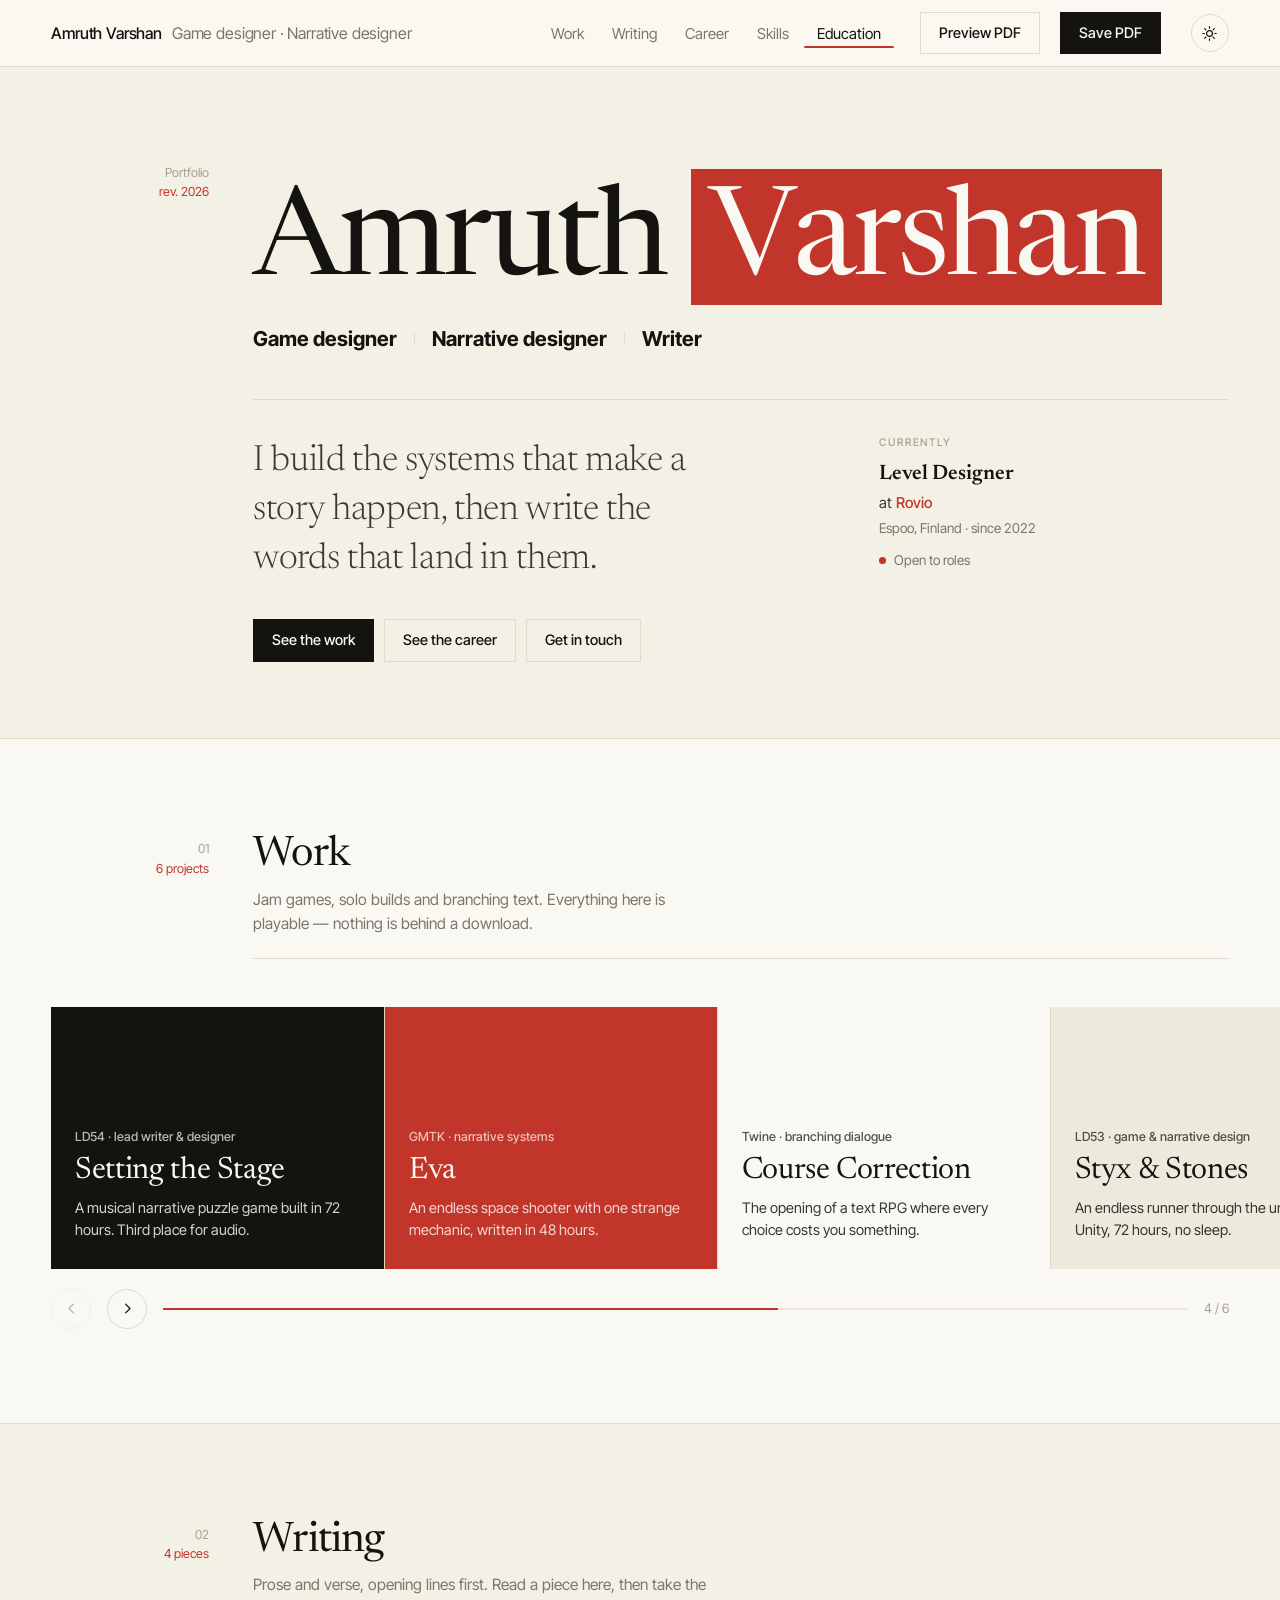
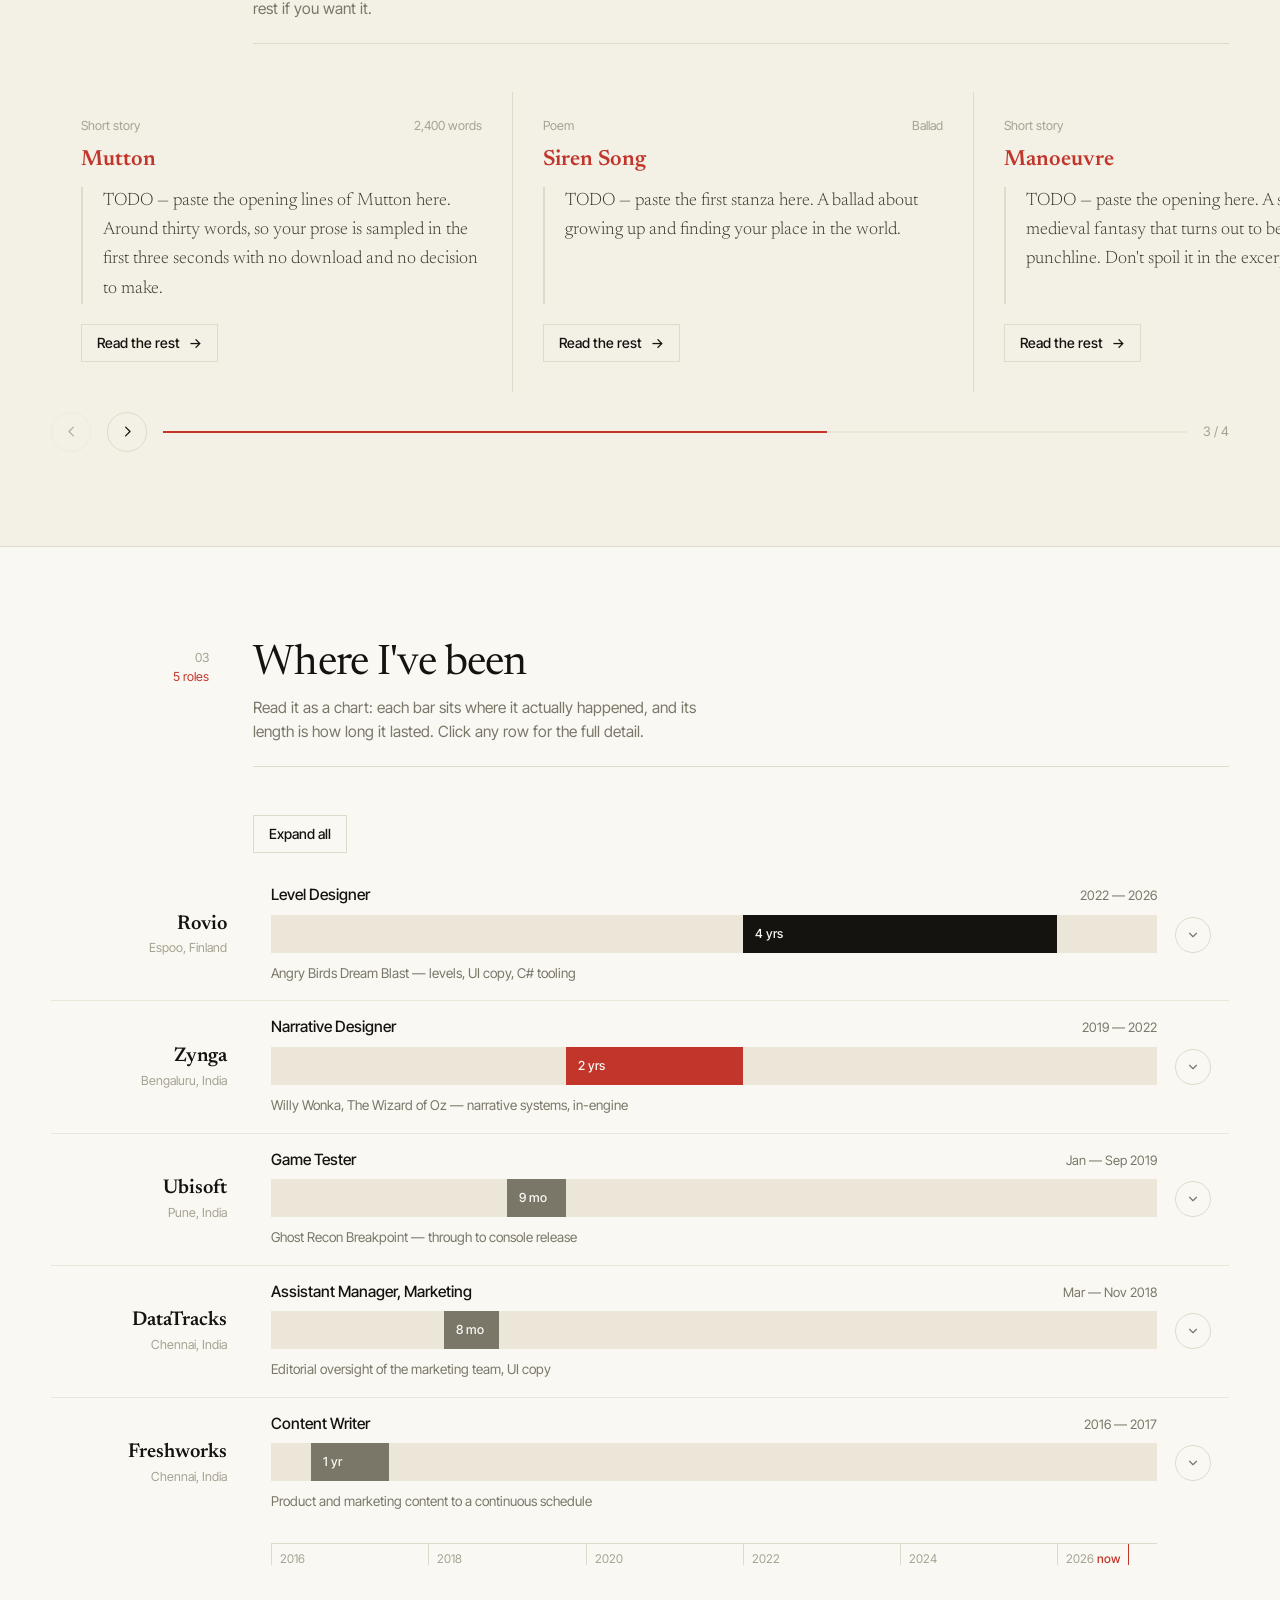
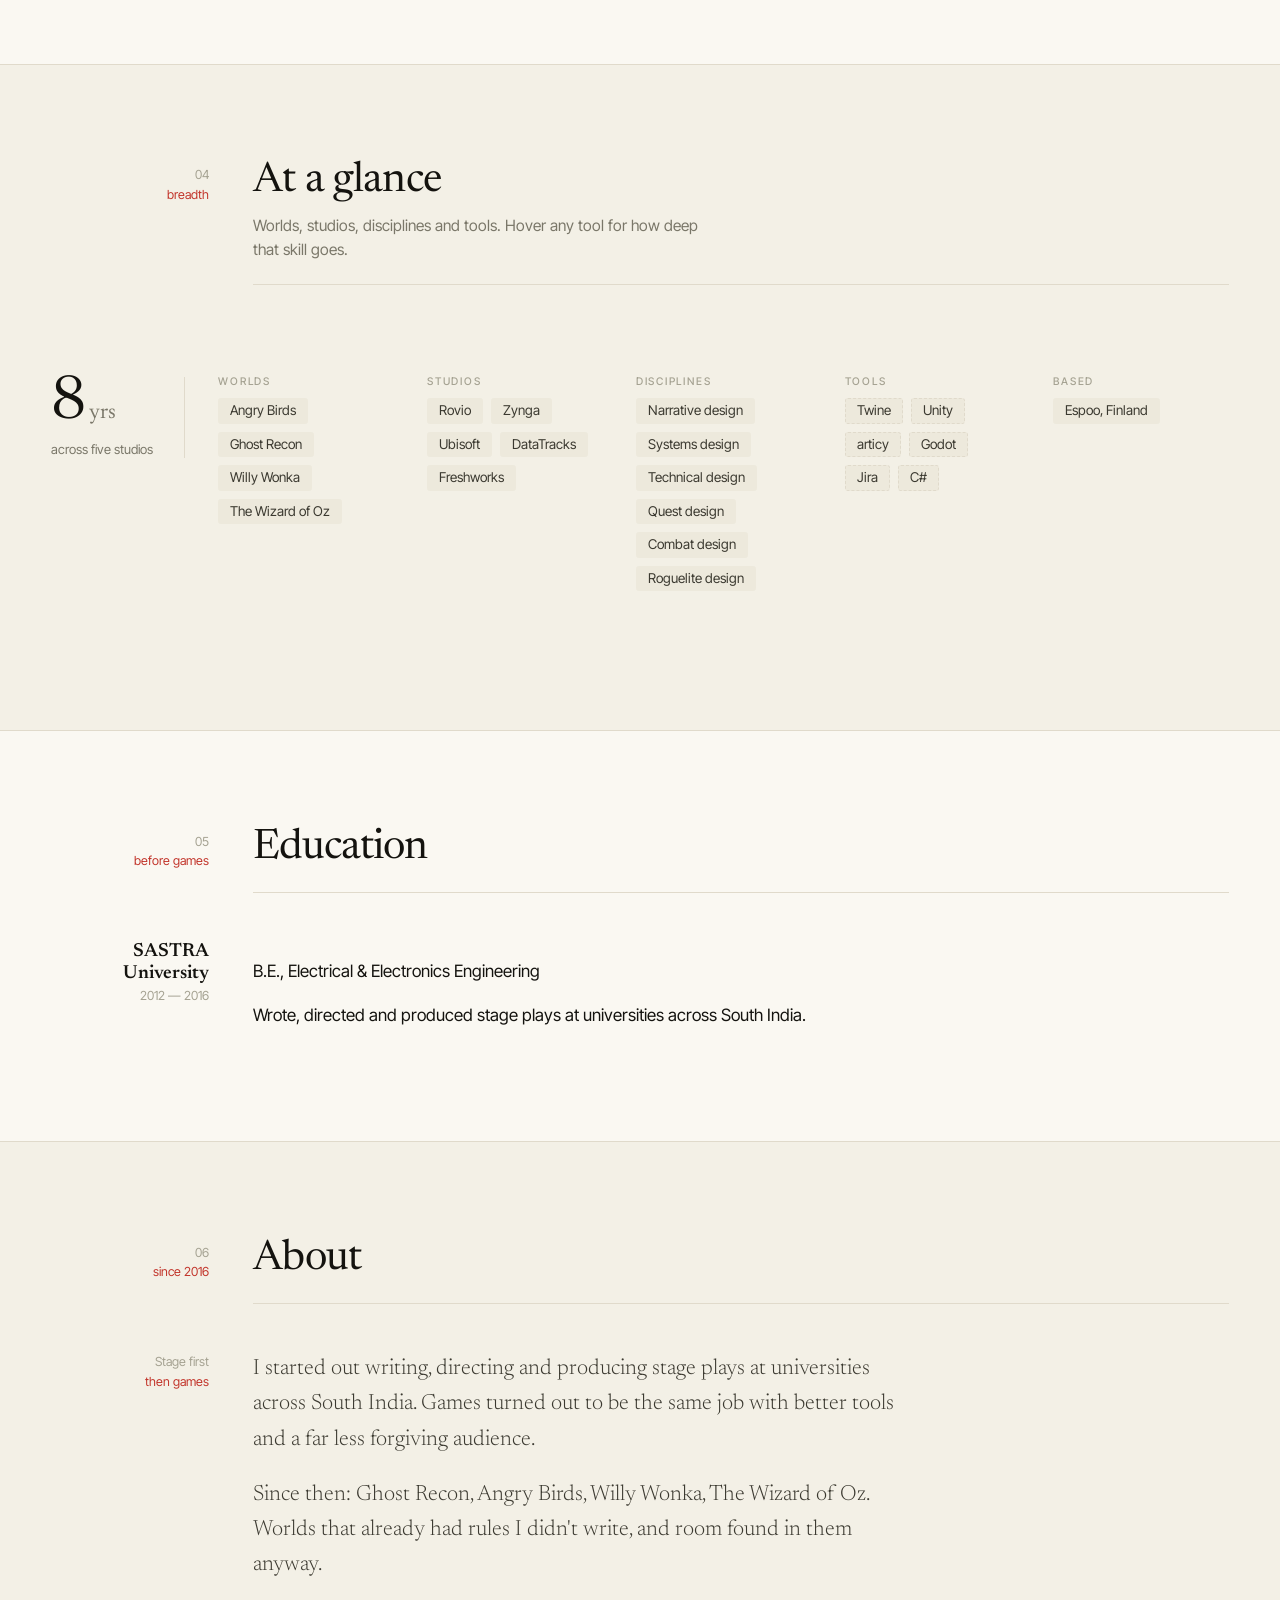
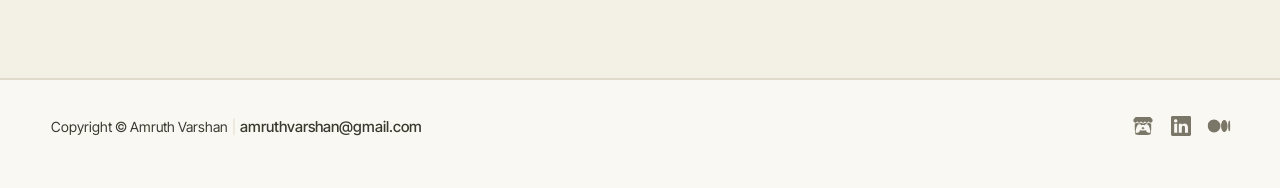
==== index.html @ d41ab2a5 "Portfolio v2.0" ====
<!DOCTYPE html>
<html lang="en" data-theme="dark">
<head>
<meta charset="utf-8">
<meta name="viewport" content="width=device-width,initial-scale=1">
<title>Amruth Varshan</title>
<meta name="description" content="Game designer, narrative designer and writer. Eight years across five studios — Rovio, Zynga, Ubisoft.">
<link rel="icon" type="image/svg+xml" href="/images/favicon.svg">
<link rel="preconnect" href="https://fonts.googleapis.com">
<link rel="preconnect" href="https://fonts.gstatic.com" crossorigin>
<link href="https://fonts.googleapis.com/css2?family=Inter+Tight:wght@400;500;600&family=Newsreader:ital,opsz,wght@0,6..72,300;0,6..72,400;0,6..72,500;0,6..72,600;1,6..72,300;1,6..72,400&display=swap" rel="stylesheet">
<link rel="stylesheet" href="theme.css">
<style>
/* ============================================================================
   THE PRINT SHEET
   ----------------------------------------------------------------------------
   A separate, purpose-built one-page A4 document built from the same data as
   the page. It reads the SAME theme tokens as the site, so the PDF carries the
   palette, the serif and the accent rule straight through — and it follows
   whichever theme is active when you export.

   @page margin is ZERO and the margins are drawn by #sheet's own padding.
   That is what suppresses the browser's own header and footer (date, file
   path, page number, document title) in Chrome and Edge.
   ========================================================================== */
#sheet{display:none}
@page{size:A4; margin:0}

@media print{
  html,body{background:var(--paper)!important; color:var(--ink)!important}
  body > *:not(#sheet){display:none!important}
  #sheet{display:block}
  *{-webkit-print-color-adjust:exact!important; print-color-adjust:exact!important}
}

/* True-size preview on screen so the page break can be checked without
   opening the print dialog every time — scoped to screen only. Without
   that scoping, this rule's own 26px top+bottom margin stays active if
   Save PDF is clicked while still in preview mode, pushing the sheet's
   total height just past one A4 page and producing a near-blank second
   page. Printing should always see the sheet at its plain print-mode
   size, regardless of whatever the on-screen preview state happens to be. */
@media screen{
  body.preview{background:#4E524C}
  body.preview > *:not(#sheet):not(header){display:none}
  body.preview #sheet{display:block; width:210mm; min-height:297mm; margin:26px auto;
    box-shadow:0 14px 50px rgba(0,0,0,.5)}
}

#sheet{
  background:var(--paper); color:var(--ink);
  padding:13mm 14mm; min-height:297mm;
  font:400 9.6pt/1.42 "Inter Tight",sans-serif;
}
#sheet *{box-sizing:border-box}

/* --- masthead: the same red block that anchors the site --- */
#sheet .ph{display:flex; align-items:flex-end; justify-content:space-between; gap:8mm}
#sheet .ph h1{font:400 27pt/.98 "Newsreader",serif; margin:0; letter-spacing:-.028em}
#sheet .ph h1 .last{background:var(--accent); color:var(--accent-ink); padding:.056em .1em 0; display:inline-block}
#sheet .ph .t{font-size:9.4pt; color:var(--muted); margin-top:2.4mm; letter-spacing:.01em}
#sheet .ph .c{text-align:right; font-size:8.4pt; line-height:1.55; color:var(--ink-2)}
/* Contact lines and project titles are real <a href> now (so the exported
   PDF carries working hyperlinks) but should print exactly like the plain
   text they used to be — no blue, no underline, no visual sign they're
   links at all until someone actually clicks one in a PDF viewer. */
#sheet a{color:inherit; text-decoration:none}
#sheet .rule{height:2.4pt; background:var(--accent); margin:3.2mm 0 3mm}
#sheet .pitch{font:300 12pt/1.4 "Newsreader",serif; font-style:italic; color:var(--ink-2); margin:0 0 5mm}

/* --- body grid --- */
#sheet .grid{display:flex; gap:9mm; align-items:flex-start}
#sheet .main{flex:1 1 63%} #sheet .side{flex:0 0 33%}
#sheet section{padding:0}          /* override the site's section rhythm */
#sheet h2{font:600 7.8pt/1 "Inter Tight"; letter-spacing:.13em; color:var(--ink);
  margin:0 0 2.4mm; padding-bottom:1.1mm; border-bottom:.7pt solid var(--accent)}
#sheet .side section + section h2{margin-top:4.6mm}

/* Each role gets a small dot in the left margin with a hairline trailing
   down to the next one — the same tenure-marker language as the on-page
   chart, quietened for print. The dot sits in its own column (.tl) so the
   connecting line has a stable place to anchor regardless of how many
   bullets a given role has. */
#sheet .job{display:flex; gap:2.6mm; margin-bottom:3.4mm; break-inside:avoid; padding:0; border:0}
#sheet .job .tl{flex:0 0 2mm; padding-top:1.31mm; position:relative}
#sheet .job .tl i{display:block; width:2mm; height:2mm; border-radius:50%; background:var(--accent)}
#sheet .job .tl::after{content:""; position:absolute; top:4.93mm; bottom:-3.4mm; left:.9mm;
  width:.5pt; background:var(--rule)}
#sheet .job:last-child .tl::after{display:none}
#sheet .job .jbody{flex:1; min-width:0}
#sheet .job .r1{display:flex; justify-content:space-between; align-items:baseline; gap:4mm}
#sheet .job .co{font:600 11.4pt/1.15 "Newsreader",serif; color:var(--ink)}
#sheet .job .dt{font-size:8pt; color:var(--muted); white-space:nowrap}
#sheet .job .ti{font-size:9pt; font-weight:600; color:var(--accent); margin-top:.3mm}
#sheet .job ul{margin:1.2mm 0 0; padding:0; list-style:none; max-width:none}
#sheet .job li{position:relative; padding-left:3.4mm; font-size:8.8pt; line-height:1.38;
  margin-bottom:.8mm; color:var(--ink-2)}
#sheet .job li::before{content:""; position:absolute; left:0; top:1.5mm; width:1.8mm;
  height:.7pt; background:var(--accent); transform:none}

/* Disciplines and Tools: plain bordered chips, one per item. Replaces an
   earlier inline dot-separated line, which read as one run-on fragment
   rather than a list of distinct things. */
#sheet .chips{display:flex; flex-wrap:wrap; gap:1.6mm}
#sheet .chip{font-size:7.6pt; padding:1.2mm 2.4mm; border:.6pt solid var(--rule);
  border-radius:1mm; color:var(--ink-2)}

/* Projects, in the side column: a single stacked list (there's no room for
   the two-up grid the web page's carousel affords at this column width),
   each entry marked with a left rule rather than a bullet. */
#sheet .proj{display:flex; flex-direction:column; gap:3mm}
#sheet .proj .p{break-inside:avoid; border-left:1.4pt solid var(--accent); padding-left:2.6mm}
#sheet .proj .pt{font:600 9.2pt/1.2 "Newsreader",serif; color:var(--ink)}
#sheet .proj .pm{font-size:7.4pt; color:var(--muted); font-weight:500; margin:.3mm 0 1.2mm;
  text-transform:uppercase; letter-spacing:.03em}
#sheet .proj .pl{font-size:8pt; line-height:1.4; color:var(--ink-2)}

#sheet .ed b{display:block; font-size:9pt; font-weight:600; color:var(--ink)}
#sheet .ed span{display:block; font-size:8.4pt; color:var(--ink-2)}
#sheet .ed em{display:block; font-style:normal; font-size:8pt; color:var(--muted); margin-top:1mm}
</style>
</head>
<body class="no-js">

<div id="prog"></div>

<header>
  <div class="wrap">
    <a class="sig" href="#hero"><span id="sig-name"></span><i id="sig-role"></i></a>
    <nav id="nav">
      <span id="ink"></span>
    </nav>
    <div class="hdr-actions">
      <span id="pdf-actions" style="display:contents"></span>
      <button class="tog no-print" id="tog" aria-label="Switch theme">
        <svg class="sun" viewBox="0 0 24 24" fill="none" stroke="currentColor" stroke-width="1.7" stroke-linecap="round" aria-hidden="true"><circle cx="12" cy="12" r="4.2"/><path d="M12 2.4v2.2M12 19.4v2.2M21.6 12h-2.2M4.6 12H2.4M18.8 5.2l-1.6 1.6M6.8 17.2l-1.6 1.6M18.8 18.8l-1.6-1.6M6.8 6.8L5.2 5.2"/></svg>
        <svg class="moon" viewBox="0 0 24 24" fill="none" stroke="currentColor" stroke-width="1.7" stroke-linecap="round" stroke-linejoin="round" aria-hidden="true"><path d="M20.5 14.6A8.6 8.6 0 1 1 9.4 3.5a6.9 6.9 0 0 0 11.1 11.1z"/></svg>
      </button>
    </div>
  </div>
</header>

<main>

  <!-- ============================ HERO ============================
       The name runs on one line across the full content column, and the
       row beneath splits into statement + a live "currently" block, so
       the right-hand side is never left empty.
  ============================================================== -->
  <section class="hero spotlight" id="hero">
    <div class="wrap g">
      <div class="mg rv">Portfolio<em id="rev"></em></div>
      <div class="rv d1">
        <h1 class="nm"><span id="first"></span> <span class="last" id="last"></span></h1>
        <ul class="byl" id="byl"></ul>
        <div class="split">
          <div>
            <p class="stmt" id="stmt"></p>
            <div class="cta" id="cta"></div>
          </div>
          <div class="nowcard" id="nowcard"></div>
        </div>
      </div>
    </div>
  </section>

  <!-- ============================ WORK ============================ -->
  <section id="work" class="spotlight">
    <div class="wrap">
      <div class="shead g rv" id="work-shead"></div>
    </div>
    <div class="wrap">
      <div class="carousel rv d1" id="work-car">
        <div class="scroller" id="tiles" tabindex="0" role="region" aria-label="Projects, scroll horizontally"></div>
        <div class="cbar">
          <button class="cbtn" data-prev aria-label="Previous projects">
            <svg viewBox="0 0 24 24" fill="none" stroke="currentColor" stroke-width="2" stroke-linecap="round" stroke-linejoin="round" aria-hidden="true"><path d="M15 5l-7 7 7 7"/></svg></button>
          <button class="cbtn" data-next aria-label="More projects">
            <svg viewBox="0 0 24 24" fill="none" stroke="currentColor" stroke-width="2" stroke-linecap="round" stroke-linejoin="round" aria-hidden="true"><path d="M9 5l7 7-7 7"/></svg></button>
          <div class="ctrack"><i></i></div>
          <span class="ccount"></span>
        </div>
      </div>
    </div>
  </section>

  <!-- ========================== WRITING =========================== -->
  <div class="band spotlight">
    <section id="writing">
      <div class="wrap">
        <div class="shead g rv" id="writing-shead"></div>
      </div>
      <div class="wrap">
        <div class="carousel rv d1" id="writing-car">
          <div class="scroller" id="pieces" tabindex="0" role="region" aria-label="Writing, scroll horizontally"></div>
          <div class="cbar">
            <button class="cbtn" data-prev aria-label="Previous pieces">
              <svg viewBox="0 0 24 24" fill="none" stroke="currentColor" stroke-width="2" stroke-linecap="round" stroke-linejoin="round" aria-hidden="true"><path d="M15 5l-7 7 7 7"/></svg></button>
            <button class="cbtn" data-next aria-label="More pieces">
              <svg viewBox="0 0 24 24" fill="none" stroke="currentColor" stroke-width="2" stroke-linecap="round" stroke-linejoin="round" aria-hidden="true"><path d="M9 5l7 7-7 7"/></svg></button>
            <div class="ctrack"><i></i></div>
            <span class="ccount"></span>
          </div>
        </div>
      </div>
    </section>
  </div>

  <!-- =========================== CAREER ===========================
       The chart doubles as the full history. Every row is collapsed on
       load; clicking one opens its full detail in place, right beneath
       the bar, rather than sending the reader to a separate page.
  ============================================================== -->
  <section id="career" class="spotlight">
    <div class="wrap">
      <div class="shead g rv" id="career-shead"></div>
      <div class="g rv" style="margin-bottom:16px">
        <div class="mg"></div>
        <div><button class="rd" id="expand-all" type="button">Expand all</button></div>
      </div>
      <div class="chart rv d1" id="chart"></div>
    </div>
  </section>

  <!-- ======================== AT A GLANCE ========================= -->
  <div class="band spotlight">
    <section id="skills">
      <div class="wrap">
        <div class="shead g rv" id="skills-shead"></div>
      </div>
      <div class="wrap glance rv d1" id="glance" aria-label="At a glance"></div>
    </section>
  </div>

  <!-- ======================== EDUCATION ========================= -->
  <section id="education" class="spotlight">
    <div class="wrap">
      <div class="shead g rv" id="education-shead"></div>
      <div id="edu"></div>
    </div>
  </section>

  <!-- =========================== ABOUT ============================ -->
  <div class="band spotlight">
    <section id="about">
      <div class="wrap">
        <div class="shead g rv" id="about-shead"></div>
        <div class="g rv d1">
          <div class="mg" id="about-mg"></div>
          <div class="prose" id="abt"></div>
        </div>
      </div>
    </section>
  </div>

</main>

<footer class="spotlight">
  <div class="wrap in">
    <span class="copy" id="copy"></span>
    <span id="links"></span>
  </div>
</footer>

<!-- the printable sheet, built from the same data -->
<div id="sheet"></div>

<script src="site-data.js"></script>
<script src="app.js"></script>
<script>
(function () {
  "use strict";
  document.body.classList.remove('no-js');
  var d = window.SITE, $ = function (s) { return document.querySelector(s); };
  var esc = UI.esc;
  /* every outbound link opens in its own tab so the portfolio is never lost */
  var EXT = ' target="_blank" rel="noopener noreferrer"';

  /* Builds a section's number + heading + byline + rule block. The number
     is always the call's own position (1-6), never read from data or
     typed by hand — reordering which section a heading belongs to is a
     page-structure change, not a content edit, so it isn't something
     site-data.js tracks. byline is optional: an empty string simply
     leaves the <p> out, matching how availability.text works. */
  function shead(num, heading, byline, subtitle) {
    var n = num < 10 ? '0' + num : '' + num;
    return '<div class="no">' + n + '<em>' + esc(subtitle) + '</em></div>' +
      '<div><h2>' + esc(heading) + '</h2>' +
      (byline ? '<p>' + esc(byline) + '</p>' : '') +
      '<div class="line"></div></div>';
  }

  UI.theme();

  /* ---- header: nav + signature + pdf buttons ---- */
  $('#sig-name').textContent = d.name.first + ' ' + d.name.last;
  $('#nav').innerHTML =
    d.nav.map(function (n) { return '<a href="' + esc(n.href) + '">' + esc(n.text) + '</a>'; }).join('') +
    '<span id="ink"></span>';
  /* Two fixed, named slots rather than a list — each button drives its
     own distinct behaviour (toggle the preview / open the print dialog),
     so unlike nav or heroButtons there's nothing to reorder or add to,
     just enabled/text/style per slot. Left out of the markup entirely
     when disabled, matching availability.text's pattern, rather than
     rendered hidden or empty. */
  function pdfBtn(id, cfg, extraAttrs) {
    if (!cfg.enabled) return '';
    return '<button class="btn' + (cfg.style === 'solid' ? ' solid' : '') + ' no-print" id="' + id + '"' +
      (extraAttrs || '') + '>' + esc(cfg.text) + '</button>';
  }
  $('#pdf-actions').innerHTML =
    pdfBtn('preview', d.pdfButtons.preview, ' style="margin-left:6px"') +
    pdfBtn('print', d.pdfButtons.save, ' title="In the dialog, open &quot;More settings&quot; and enable &quot;Background graphics&quot; to keep the colour"');

  /* ---- hero ---- */
  $('#first').textContent = d.name.first;
  $('#last').textContent  = d.name.last;
  $('#rev').textContent   = d.rev;
  $('#stmt').textContent  = d.statement;
  $('#byl').innerHTML     = d.title.map(function (t) { return '<li>' + esc(t) + '</li>'; }).join('');
  $('#sig-role').textContent = d.title.slice(0, 2).join(' · ');
  $('#cta').innerHTML = d.heroButtons.map(function (b) {
    return '<a class="btn' + (b.style === 'solid' ? ' solid' : '') + '" href="' + esc(b.href) + '">' + esc(b.text) + '</a>';
  }).join('');

  /* One orchestrated moment on first paint, not a scroll effect — the name
     is above the fold, so it plays immediately rather than waiting on the
     .rv/IntersectionObserver machinery the rest of the page uses. Off
     entirely under reduced motion: the name then stays exactly what
     textContent already put there, two frames up, with no split markup
     added at all. */
  if (!UI.calm) (function () {
    function splitLetters(el) {
      var text = el.textContent;
      el.textContent = '';
      var frag = document.createDocumentFragment();
      for (var i = 0; i < text.length; i++) {
        var s = document.createElement('span');
        s.textContent = text[i] === ' ' ? '\u00A0' : text[i];
        frag.appendChild(s);
      }
      el.appendChild(frag);
      return [].slice.call(el.children);
    }
    var nm = document.querySelector('.nm');
    var spans = splitLetters($('#first')).concat(splitLetters($('#last')));
    spans.forEach(function (s, i) { s.style.transitionDelay = (i * 28) + 'ms'; });
    nm.classList.add('nmstagger');
    requestAnimationFrame(function () {
      requestAnimationFrame(function () { nm.classList.add('nmstagger-in'); });
    });
  })();

  /* the "currently" block is derived from the first career role, so it can
     never fall out of date relative to the chart below. The "Open to
     roles" line is separate — it's a personal availability flag, not
     tied to any one employer — and is entirely optional: when
     availability.open is false, the line is left out of the markup
     rather than rendered empty or hidden, so the card just ends cleanly
     after the location/since line with no leftover gap. */
  var cur = d.career.roles[0];
  var avail = d.availability;
  $('#nowcard').innerHTML =
    '<h4>Currently</h4>' +
    '<p class="r">' + esc(cur.role) + '</p>' +
    '<p class="c">at <b>' + esc(cur.company) + '</b></p>' +
    '<p class="w">' + esc(cur.where) + ' · since ' + Math.floor(cur.from) + '</p>' +
    (avail && avail.open ? '<span class="open"><i></i>' + esc(avail.text) + '</span>' : '');

  /* ---- work carousel ---- */
  var TONES = ['tone-ink', 'tone-accent', 'tone-plain', 'tone-sink'];
  $('#work-shead').innerHTML = shead(1, d.work.heading, d.work.byline, d.work.items.length + ' ' + d.work.countLabel);
  $('#tiles').innerHTML = d.work.items.map(function (w, i) {
    return '<a class="card ' + TONES[i % TONES.length] + '" href="' + esc(w.href) + '"' + EXT + '>' +
      '<span class="arw" aria-hidden="true">&#8599;</span>' +
      '<em>' + esc(w.meta) + '</em><b>' + esc(w.title) + '</b><p>' + esc(w.line) + '</p></a>';
  }).join('');

  if (!UI.calm) [].forEach.call(document.querySelectorAll('.card'), function (c) {
    c.addEventListener('pointermove', function (e) {
      var r = c.getBoundingClientRect();
      c.style.setProperty('--mx', ((e.clientX - r.left) / r.width * 100) + '%');
      c.style.setProperty('--my', ((e.clientY - r.top) / r.height * 100) + '%');
    });
  });

  /* ---- writing carousel ---- */
  $('#writing-shead').innerHTML = shead(2, d.writing.heading, d.writing.byline, d.writing.items.length + ' ' + d.writing.countLabel);
  $('#pieces').innerHTML = d.writing.items.map(function (p) {
    return '<article class="qcard">' +
      '<div class="form"><span>' + esc(p.form) + '</span><span>' + esc(p.length) + '</span></div>' +
      '<h3>' + esc(p.title) + '</h3>' +
      '<p class="ex">' + esc(p.excerpt) + '</p>' +
      '<a class="rd" href="' + esc(p.href) + '"' + EXT + ' style="margin-top:20px; align-self:flex-start">' +
        esc(d.writing.readMoreText) + ' <span class="ar">&rarr;</span></a>' +
      '</article>';
  }).join('');

  UI.carousel($('#work-car'));
  UI.carousel($('#writing-car'));

  /* ---- career: rows expand in place, every one collapsed on load ---- */
  $('#career-shead').innerHTML = shead(3, d.career.heading, d.career.byline, d.career.roles.length + ' ' + d.career.countLabel);
  $('#expand-all').textContent = d.career.expandAllText;
  UI.chart($('#chart'), d.career, { expand: true });

  /* ---- at a glance + education ---- */
  $('#skills-shead').innerHTML = shead(4, d.glance.heading, d.glance.byline, d.glance.subtitle);
  UI.glance($('#glance'), d.glance);
  $('#education-shead').innerHTML = shead(5, d.education.heading, d.education.byline, d.education.subtitle);
  $('#edu').innerHTML = d.education.items.map(function (e) {
    return '<div class="job g rv">' +
      '<div class="mg"><b>' + esc(e.school) + '</b><span class="meta">' + esc(e.dates) + '</span></div>' +
      '<div><p class="role">' + esc(e.award) + '</p><p class="sum">' + esc(e.note) + '</p></div></div>';
  }).join('');

  /* ---- about + footer ---- */
  $('#about-shead').innerHTML = shead(6, d.about.heading, d.about.byline, d.about.subtitle);
  $('#about-mg').innerHTML = esc(d.about.marginLabel) + '<em>' + esc(d.about.marginNote) + '</em>';
  $('#abt').innerHTML = d.about.paragraphs.map(function (p) { return '<p>' + esc(p) + '</p>'; }).join('');

  $('#copy').innerHTML =
    'Copyright &copy; ' + esc(d.name.first + ' ' + d.name.last) +
    ' <span class="sep">|</span> ' +
    '<a class="em" href="mailto:' + esc(d.contact[0].text) + '">' + esc(d.contact[0].text) + '</a>';

  /* Recognisable brand marks rather than plain text labels — sourced from
     Bootstrap Icons (LinkedIn, Medium) and a faithful community redraw of
     the itch.io mark, each reduced to a single currentColor path so they
     pick up the same hover colour as any other footer link. */
  var SOCIAL_ICON = {
    'itch.io': '<svg class="ic-itch" viewBox="0 0 32 32" aria-hidden="true"><path fill="currentColor" d="M16 5c-3.252 0-7.688.05-8.588.13-1.01.607-3.01 2.901-3.03 3.497v1C4.383 10.89 5.567 12 6.638 12 7.92 12 8.99 10.93 8.99 9.668 8.99 10.93 10.03 12 11.312 12c1.293 0 2.293-1.069 2.293-2.332 0 1.262 1.09 2.332 2.383 2.332h.022c1.293 0 2.383-1.069 2.383-2.332 0 1.262 1.01 2.332 2.293 2.332 1.283 0 2.324-1.069 2.324-2.332 0 1.262 1.07 2.332 2.353 2.332 1.071 0 2.252-1.11 2.252-2.373v-1c-.02-.596-2.02-2.89-3.03-3.496C21.445 5.02 19.253 5 16 5zm-2.45 6.742c-1.052 1.81-3.698 1.832-4.73.012-.63 1.092-2.056 1.514-2.666 1.307-.178 1.899-.3 11.648.992 13.283 3.797.885 14.019.866 17.708 0 1.495-1.524 1.16-11.522.992-13.283-.61.207-2.037-.215-2.657-1.307-1.043 1.82-3.688 1.798-4.74-.012-.325.59-1.082 1.367-2.449 1.367a2.73 2.73 0 01-2.45-1.367zM11.42 14c.8 0 1.53 0 2.41.98 1.45-.15 2.89-.15 4.34 0 .89-.97 1.61-.97 2.41-.97 2.58 0 3.2 3.81 4.13 7.09.84 3.05-.28 3.13-1.67 3.13-2.07-.08-3.22-1.58-3.22-3.09-1.93.32-5.01.44-7.64 0 0 1.51-1.15 3.01-3.22 3.09-1.39 0-2.51-.08-1.67-3.13.93-3.3 1.55-7.09 4.13-7.09V14zM16 16.877s-1.694 1.562-2 2.107l1.107-.04v.966c0 .058.819.008.893.008.447.017.893.033.893-.008v-.967l1.107.041c-.306-.546-2-2.107-2-2.107z"/></svg>',
    'LinkedIn': '<svg class="ic-in" viewBox="0 0 16 16" aria-hidden="true"><path fill="currentColor" d="M0 1.146C0 .513.526 0 1.175 0h13.65C15.474 0 16 .513 16 1.146v13.708c0 .633-.526 1.146-1.175 1.146H1.175C.526 16 0 15.487 0 14.854zm4.943 12.248V6.169H2.542v7.225zm-1.2-8.212c.837 0 1.358-.554 1.358-1.248-.015-.709-.52-1.248-1.342-1.248S2.4 3.226 2.4 3.934c0 .694.521 1.248 1.327 1.248zm4.908 8.212V9.359c0-.216.016-.432.08-.586.173-.431.568-.878 1.232-.878.869 0 1.216.662 1.216 1.634v3.865h2.401V9.25c0-2.22-1.184-3.252-2.764-3.252-1.274 0-1.845.7-2.165 1.193v.025h-.016l.016-.025V6.169h-2.4c.03.678 0 7.225 0 7.225z"/></svg>',
    'Medium': '<svg class="ic-med" viewBox="0 0 16 16" aria-hidden="true"><path fill="currentColor" d="M9.025 8c0 2.485-2.02 4.5-4.513 4.5A4.506 4.506 0 0 1 0 8c0-2.486 2.02-4.5 4.512-4.5A4.506 4.506 0 0 1 9.025 8m4.95 0c0 2.34-1.01 4.236-2.256 4.236S9.463 10.339 9.463 8c0-2.34 1.01-4.236 2.256-4.236S13.975 5.661 13.975 8M16 8c0 2.096-.355 3.795-.794 3.795-.438 0-.793-1.7-.793-3.795 0-2.096.355-3.795.794-3.795.438 0 .793 1.699.793 3.795"/></svg>'
  };
  $('#links').innerHTML = d.contact.slice(1).map(function (c) {
    return '<a class="soc" href="' + esc(c.href) + '"' + EXT + ' aria-label="' + esc(c.text) + '">' +
      (SOCIAL_ICON[c.text] || esc(c.text)) + '</a>';
  }).join('');

  /* ---- spotlight + magnetic buttons, page-wide ----------------------
     One shared pointermove on document rather than per-element listeners:
     cheap even with several dozen candidate buttons, since it's just
     arithmetic per move, and it's the only way the spotlight can hand off
     between sections at all (see below). Queried here, after every piece
     of dynamic content above has rendered, so it also catches buttons
     that don't exist until now — the writing cards' "Read the rest"
     links chief among them. Off entirely on touch and under reduced
     motion, same FINE && !UI.calm convention as the chart hover guide
     further down. The print sheet is deliberately excluded — #sheet is
     for the PDF, never seen on screen, so neither effect has anything to
     do there. */
  if (UI.fine && !UI.calm) (function () {
    var spots = [].slice.call(document.querySelectorAll('.spotlight'));
    var magnets = [].slice.call(document.querySelectorAll('.btn, .rd, .cbtn, .tog'));
    var radius = 70, pull = 0.3;
    var activeSpot = null;

    document.addEventListener('pointermove', function (e) {
      var target = e.target.closest ? e.target.closest('.spotlight') : null;
      if (target !== activeSpot) {
        if (activeSpot) activeSpot.classList.remove('spot-on');
        activeSpot = target;
        if (activeSpot) {
          var er = activeSpot.getBoundingClientRect();
          activeSpot.classList.add('spot-snap');
          activeSpot.style.setProperty('--mx', ((e.clientX - er.left) / er.width * 100) + '%');
          activeSpot.style.setProperty('--my', ((e.clientY - er.top) / er.height * 100) + '%');
          void activeSpot.offsetWidth; /* force the snap to commit before re-enabling the glide */
          activeSpot.classList.add('spot-on');
          /* captured by reference so a quick re-entry of the same section
             before these frames fire still clears the right element's
             snap class, not whatever activeSpot has since become */
          (function (el) {
            requestAnimationFrame(function () {
              requestAnimationFrame(function () { el.classList.remove('spot-snap'); });
            });
          })(activeSpot);
        }
      } else if (activeSpot) {
        var r = activeSpot.getBoundingClientRect();
        activeSpot.style.setProperty('--mx', ((e.clientX - r.left) / r.width * 100) + '%');
        activeSpot.style.setProperty('--my', ((e.clientY - r.top) / r.height * 100) + '%');
      }
      magnets.forEach(function (b) {
        var br = b.getBoundingClientRect();
        var dx = e.clientX - (br.left + br.width / 2), dy = e.clientY - (br.top + br.height / 2);
        var dist = Math.sqrt(dx * dx + dy * dy);
        if (dist < radius) {
          var p = 1 - dist / radius;
          b.style.setProperty('--magx', (dx * p * pull) + 'px');
          b.style.setProperty('--magy', (dy * p * pull) + 'px');
        } else {
          b.style.setProperty('--magx', '0px');
          b.style.setProperty('--magy', '0px');
        }
      });
    });
    document.addEventListener('pointerleave', function () {
      if (activeSpot) activeSpot.classList.remove('spot-on');
      activeSpot = null;
      magnets.forEach(function (b) { b.style.setProperty('--magx', '0px'); b.style.setProperty('--magy', '0px'); });
    });
  })();

  /* =========================== THE SHEET ===========================
     Same data, entirely separate layout. The accent rule and the red
     name block carry over from the site; skill tiers don't — a printed
     page can't hover, and the tooltip is exactly what tells the level
     on the page itself, so Disciplines and Tools print as plain chips
     with no colour or grouping standing in for it.
  ================================================================= */
  function chipsList(g) {
    return '<div class="chips">' +
      g.items.map(function (i) { return '<span class="chip">' + esc(i.name) + '</span>'; }).join('') +
      '</div>';
  }

  $('#sheet').innerHTML =
    '<div class="ph">' +
      '<div><h1>' + esc(d.name.first) + ' <span class="last">' + esc(d.name.last) + '</span></h1>' +
        '<div class="t">' + d.title.map(esc).join(' · ') + '</div></div>' +
      '<div class="c">' + d.contact.map(function (c) { return '<a href="' + esc(c.href) + '">' + esc(c.text) + '</a>'; }).join('<br>') + '</div>' +
    '</div>' +
    '<div class="rule"></div>' +
    '<p class="pitch">' + esc(d.statement) + '</p>' +
    '<div class="grid"><div class="main"><h2>EXPERIENCE</h2>' +
      d.career.roles.map(function (r) {
        return '<div class="job"><div class="tl"><i></i></div><div class="jbody">' +
          '<div class="r1"><span class="co">' + esc(r.company) + '</span>' +
          '<span class="dt">' + esc(r.dates) + '</span></div>' +
          '<div class="ti">' + esc(r.role) + '</div><ul>' +
          (r.print || []).map(function (b) { return '<li>' + esc(b) + '</li>'; }).join('') +
          '</ul></div></div>';
      }).join('') +
    '</div><div class="side">' +
      d.glance.groups.filter(function (g) {
        return ['Disciplines', 'Tools'].indexOf(g.label) > -1;
      }).map(function (g) {
        return '<section><h2>' + esc(g.label).toUpperCase() + '</h2>' + chipsList(g) + '</section>';
      }).join('') +
      (function () {
        var picked = d.work.items.filter(function (w) { return w.pdf; });
        if (!picked.length) return '';
        return '<section><h2>PROJECTS</h2><div class="proj">' +
          picked.map(function (w) {
            return '<div class="p"><div class="pt"><a href="' + esc(w.href) + '">' + esc(w.title) + '</a></div>' +
              '<div class="pm">' + esc(w.meta) + '</div>' +
              '<div class="pl">' + esc(w.line) + '</div></div>';
          }).join('') + '</div></section>';
      })() +
      '<section><h2>EDUCATION</h2>' + d.education.items.map(function (e) {
        return '<div class="ed"><b>' + esc(e.award) + '</b><span>' + esc(e.school) + ', ' +
          esc(e.dates) + '</span><em>' + esc(e.note) + '</em></div>';
      }).join('') + '</section>' +
    '</div></div>';

  /* ---- export -------------------------------------------------------
     The document title becomes the suggested filename in the save dialog,
     so it is set just for the export and restored straight after. Both
     buttons are optional — see pdfButtons above — so every reference
     here is guarded rather than assuming either exists. */
  var TITLE = document.title;
  var printBtn = $('#print'), previewBtn = $('#preview');
  if (printBtn) printBtn.addEventListener('click', function () {
    /* Belt and suspenders alongside the @media screen scoping above:
       leaving preview mode before printing means there's nothing left
       for the print CSS to have to override in the first place. */
    if (document.body.classList.contains('preview')) {
      document.body.classList.remove('preview');
      if (previewBtn) previewBtn.textContent = d.pdfButtons.preview.text;
    }
    document.title = d.name.first + ' ' + d.name.last + ' — CV';
    window.print();
    setTimeout(function () { document.title = TITLE; }, 800);
  });
  if (previewBtn) previewBtn.addEventListener('click', function (e) {
    var on = document.body.classList.toggle('preview');
    e.target.textContent = on ? 'Back to page' : d.pdfButtons.preview.text;
    scrollTo(0, 0);
  });
  if (printBtn && new URLSearchParams(location.search).has('print')) {
    setTimeout(function () { printBtn.click(); }, 700);
  }

  UI.reveal();
  UI.nav();
  UI.progress();
})();
</script>
</body>
</html>
---- theme.css ----
/* ============================================================================
   theme.css — THE THEME LAYER
   ----------------------------------------------------------------------------
   Contents
     1.  Tokens (colour, type, space, motion)
     2.  Reset & base
     3.  Motion primitives  (reveal, progress, reduced-motion)
     4.  Header & nav
     5.  Grid system        (.wrap / .g / .mg / .shead)
     6.  Hero
     7.  At a glance band
     8.  Carousel           (work + writing)
     9.  Career chart
     10. Buttons & links
     11. Prose blocks
     12. Footer
     13. CV page extras
     14. Responsive
     15. Print

   Everything is driven by the tokens in §1. Change a token, the whole
   site follows. No colour is hard-coded anywhere below §1.
   ========================================================================== */

/* ============================================================
   1. TOKENS
   ============================================================ */
:root{
  /* --- light palette --- */
  --paper:#FAF8F2;          /* page background                       */
  --raise:#F3F0E6;          /* banded sections, hover fills          */
  --sink:#EDE9DC;           /* deepest neutral fill                  */
  --ink:#14130F;            /* primary text, solid blocks            */
  --ink-2:#3B3930;          /* body text                             */
  --muted:#7A7769;          /* secondary text                        */
  --faint:#A5A292;          /* labels, axis, margin notes            */
  --rule:#E0DACB;           /* structural hairlines                  */
  --rule-2:#EBE6D8;         /* soft dividers, empty track            */
  --accent:#C2352B;         /* the single accent — editorial red     */
  --accent-ink:#FAF8F2;     /* text on accent                        */
  --block-ink:#FAF8F2;      /* text on --ink blocks                  */
  --lift:0 16px 38px rgba(20,19,15,.14);

  /* --- geometry --- */
  --pad:clamp(20px,4vw,56px);   /* page side padding                 */
  --gutter:158px;               /* the margin column                 */
  --gap:44px;                   /* margin column → content gap       */
  --max:1280px;

  /* --- motion --- */
  --ease:cubic-bezier(.22,.61,.36,1);
  --spring:cubic-bezier(.2,.9,.3,1);
  --overshoot:cubic-bezier(.34,1.56,.64,1); /* actually bounces past 1 — for one-shot grow-ins only */
  --fast:.2s; --mid:.34s; --slow:.7s;
}

html[data-theme="dark"]{
  --paper:#131310;
  --raise:#1A1915;
  --sink:#22201B;
  --ink:#EDE9DC;
  --ink-2:#CFCAB9;
  --muted:#8B8878;
  --faint:#6E6B5E;
  --rule:rgba(237,233,220,.16);
  --rule-2:rgba(237,233,220,.08);
  --accent:#E8624F;
  --accent-ink:#131310;
  --block-ink:#131310;
  --lift:0 16px 44px rgba(0,0,0,.55);
}

/* The theme crossfade. Added for half a second during a switch, then
   removed — so it never slows down ordinary hover transitions. */
html.theming, html.theming *{
  transition:background-color .5s ease, color .5s ease, border-color .5s ease,
             fill .5s ease, stroke .5s ease, box-shadow .5s ease !important;
}

/* ============================================================
   2. RESET & BASE
   ============================================================ */
*{box-sizing:border-box}
html{-webkit-text-size-adjust:100%; scroll-behavior:smooth}
body{
  margin:0; background:var(--paper); color:var(--ink);
  font:400 17px/1.62 "Inter Tight",system-ui,-apple-system,sans-serif;
  -webkit-font-smoothing:antialiased; overflow-x:hidden;
}
a{color:inherit; text-decoration:none}
button{font:inherit; color:inherit}
:focus-visible{outline:2px solid var(--accent); outline-offset:4px; border-radius:2px}
::selection{background:var(--accent); color:var(--accent-ink)}
.wrap{max-width:var(--max); margin:0 auto; padding:0 var(--pad)}
.sr{position:absolute; width:1px; height:1px; overflow:hidden; clip:rect(0 0 0 0); white-space:nowrap}

/* ============================================================
   3. MOTION PRIMITIVES
   ============================================================ */
.rv{opacity:0; transform:translateY(15px);
  transition:opacity var(--slow) var(--ease), transform var(--slow) var(--ease)}
.rv.in{opacity:1; transform:none}
.rv.d1{transition-delay:.07s} .rv.d2{transition-delay:.14s} .rv.d3{transition-delay:.21s}
.no-js .rv{opacity:1; transform:none}

#prog{position:fixed; top:0; left:0; height:2px; width:100%; transform:scaleX(0);
  transform-origin:0 50%; background:var(--accent); z-index:200; pointer-events:none}

@media (prefers-reduced-motion:reduce){
  html{scroll-behavior:auto}
  .rv{opacity:1!important; transform:none!important; transition:none!important}
  #prog{display:none}
  *,*::before,*::after{transition-duration:.01ms!important; animation-duration:.01ms!important}
}

/* ============================================================
   4. HEADER & NAV
   ============================================================ */
header{position:sticky; top:0; z-index:150;
  background:color-mix(in srgb, var(--paper) 86%, transparent);
  backdrop-filter:blur(12px) saturate(1.3);
  border-bottom:1px solid var(--rule)}
header .wrap{display:flex; align-items:center; gap:20px; height:66px}
.sig{font:500 16px/1 "Inter Tight",sans-serif; letter-spacing:-.01em; white-space:nowrap}
.sig i{font-style:normal; color:var(--muted); font-weight:400; margin-left:10px}
nav{position:relative; margin-left:auto; display:flex; gap:2px; align-items:center}
nav a{position:relative; padding:9px 13px; font:400 15px/1 "Inter Tight",sans-serif;
  color:var(--muted); transition:color var(--fast)}
nav a:hover, nav a[aria-current="true"]{color:var(--ink)}
#ink{position:absolute; bottom:2px; left:0; height:2px; width:0; background:var(--accent);
  border-radius:1px; opacity:0;
  transition:transform var(--mid) var(--spring), width var(--mid) var(--spring), opacity var(--fast)}
.tog{margin-left:10px; width:38px; height:38px; flex:none; display:grid; place-items:center;
  border:1px solid var(--rule); border-radius:50%; background:transparent; cursor:pointer;
  transform:translate(var(--magx,0px),var(--magy,0px));
  transition:border-color var(--fast), transform var(--mid) cubic-bezier(.3,1.5,.5,1)}
.tog:hover{border-color:var(--accent); transform:translate(var(--magx,0px),var(--magy,0px)) rotate(-28deg)}
.tog svg{width:17px; height:17px}
.tog .moon{display:none}
html[data-theme="dark"] .tog .sun{display:none}
html[data-theme="dark"] .tog .moon{display:block}
/* Invisible at desktop — display:contents removes this wrapper from the
   box tree entirely, so preview/save/tog stay true flex children of
   header .wrap, laid out exactly as if this div weren't there. It only
   becomes a real box at the mobile breakpoint below, where it's turned
   into one deliberate row instead of three items independently deciding
   whether they fit. */
.hdr-actions{display:contents}

/* ============================================================
   5. GRID SYSTEM
   The whole site is one two-column grid: a narrow right-aligned
   margin column for metadata, and a content column. Every
   section obeys it, so the eye learns one scanning position.
   ============================================================ */
.g{display:grid; grid-template-columns:var(--gutter) 1fr; gap:var(--gap)}
.mg{font:400 12.5px/1.55 "Inter Tight",sans-serif; color:var(--faint); text-align:right}
.mg em{font-style:normal; display:block; color:var(--accent)}
.mg b{display:block; font:600 19px/1.2 "Newsreader",serif; color:var(--ink)}
.mg span{display:block}

/* Sections are separated by air and a drawn rule, never by a bare <hr>. */
section{padding:clamp(56px,7.4vw,100px) 0}
/* Hero and Work are both plain (unbanded) sections, so without this they'd
   run together with nothing but whitespace between them — every other
   section boundary already gets a seam for free from .band's own border.
   Uses the adjacent-sibling combinator rather than #work directly, so it
   keeps working if a section ever gets reordered or renamed. */
.hero + section{border-top:1px solid var(--rule)}
.shead{margin-bottom:clamp(30px,4vw,48px)}
.shead .no{font:400 12.5px/1.55 "Inter Tight",sans-serif; color:var(--faint); text-align:right; padding-top:6px}
.shead .no em{font-style:normal; display:block; color:var(--accent)}
.shead h2{font:400 clamp(27px,3.4vw,42px)/1.05 "Newsreader",serif;
  letter-spacing:-.02em; margin:0}
.shead p{margin:10px 0 0; font:400 15.5px/1.55 "Inter Tight",sans-serif; color:var(--muted); max-width:52ch}
.shead .line{height:1px; background:var(--rule); margin-top:22px;
  transform:scaleX(0); transform-origin:0 50%; transition:transform 1.1s var(--ease) .15s}
.rv.in .line, .shead.in .line{transform:scaleX(1)}

/* ============================================================
   6. HERO
   ============================================================ */
/* Raised like the alternating bands below (Writing/Skills/About), so the
   rhythm holds from the very top: hero and Work were both plain paper,
   the only adjacent pair on the page that didn't alternate. No border-top
   here to match — the header already draws its own border-bottom right
   above, and .hero + section already draws the separating line below. */
.hero{padding:clamp(48px,7.5vw,96px) 0 clamp(40px,6vw,76px); background:var(--raise)}
/* Registering --mx/--my lets the browser treat them as real animatable
   percentages rather than opaque strings, which is what makes the
   transition below actually glide instead of snapping straight to the
   new value — this is the whole mechanism behind the glow feeling like
   one continuous light gliding across the page rather than a series of
   independent per-section flicks. */
@property --mx{syntax:"<percentage>"; inherits:true; initial-value:50%}
@property --my{syntax:"<percentage>"; inherits:true; initial-value:0%}
/* Applied to every major section (see the page-wide pointermove handler) —
   not hover-triggered like .card, since with several of these stacked
   down the page there's always exactly one "current" section rather than
   a clear in/out edge. JS toggles .spot-on on whichever section the
   pointer is actually over, so entering a new one fades its glow in
   while the previous one fades out — two ordinary opacity transitions
   overlapping, which is what makes the handoff between sections read as
   one glow moving rather than one switching off and another switching on. */
.spotlight{position:relative; isolation:isolate}
.spotlight::before{content:""; position:absolute; inset:0; z-index:-1; pointer-events:none;
  opacity:0; transition:opacity .5s var(--ease), --mx .6s var(--ease), --my .6s var(--ease);
  background:radial-gradient(560px circle at var(--mx) var(--my),
    color-mix(in srgb, var(--accent) 8%, transparent), transparent 68%)}
.spotlight.spot-on::before{opacity:1}
/* On entry into a section, the JS positions the glow here BEFORE fading
   it in — without this override, --mx/--my's own .6s transition would
   still be running, so the glow would visibly glide in from wherever it
   was last left in this section (possibly seconds ago, off in a corner)
   rather than simply appearing where the cursor actually entered. This
   class drops the position transition for exactly one frame so that
   first placement is instant; only opacity still eases in. */
.spotlight.spot-snap::before{transition:opacity .5s var(--ease)}
.nm{font:400 clamp(46px,9.6vw,124px)/.94 "Newsreader",serif;
  letter-spacing:-.028em; margin:0}
/* Per-letter reveal, wired up once on load by the hero script — JS builds
   these spans and adds .nmstagger-in a frame later; if JS never runs (or
   reduced motion is on, see RESPONSIVE below) the name stays as plain,
   fully visible text with none of this markup, per the motion contract.
   Named .nmstagger rather than the more obvious "split" specifically
   because .split already exists as the hero's own two-column layout class
   below the name — reusing it here would grid-ify the name itself and
   blockify its span children, which is exactly the bug this avoids.
   Selector is "span span" (two levels), not "span" — the letter-spans
   sit two deep (.nm > #first/#last > letter), so a plain descendant
   "span" would also match #first and #last themselves and, being more
   specific than ".nm .last", silently win their own transition property —
   which is exactly what was overriding .last's hover transition and
   making it feel instant/abrupt instead of eased. */
.nm.nmstagger span span{display:inline-block; opacity:0; transform:translateY(16px);
  transition:opacity .5s var(--ease), transform .5s var(--ease)}
.nm.nmstagger.nmstagger-in span span{opacity:1; transform:none}
.nm .last{display:inline-block; background:var(--accent); color:var(--accent-ink);
  padding:.15em .15em .015em; margin-top:.05em;
  transition:transform .6s var(--ease), letter-spacing .6s var(--ease)}
.nm:hover .last{transform:translateX(7px); letter-spacing:.006em}
.byl{display:flex; flex-wrap:wrap; gap:0 17px; margin:24px 0 0; padding:0; list-style:none}
.byl li{font:700 clamp(16px,1.6vw,21px)/1 "Inter Tight",sans-serif; color:var(--ink); position:relative; padding-left:18px}
.byl li:first-child{padding-left:0}
.byl li:not(:first-child)::before{content:""; position:absolute; left:0; top:50%; transform:translateY(-50%);
  width:1px; height:12px; background:var(--rule)}
.stmt{font:300 clamp(23px,3vw,36px)/1.36 "Newsreader",serif; color:var(--ink-2);
  max-width:22ch; margin:0; letter-spacing:-.01em}

/* The hero splits below the name so the full width is used: statement on the
   left, a small live "currently" block on the right. */
.split{display:grid; grid-template-columns:1.25fr .75fr; gap:var(--gap);
  align-items:start; margin-top:clamp(30px,4vw,50px);
  padding-top:clamp(26px,3vw,38px); border-top:1px solid var(--rule)}
.nowcard h4{font:500 10.5px/1 "Inter Tight",sans-serif; letter-spacing:.17em; text-transform:uppercase;
  color:var(--faint); margin:0 0 13px}
.nowcard .r{font:600 21px/1.2 "Newsreader",serif; margin:0}
.nowcard .c{font:400 15px/1.5 "Inter Tight",sans-serif; color:var(--ink-2); margin:5px 0 0}
.nowcard .c b{font-weight:500; color:var(--accent)}
.nowcard .w{font:400 13.5px/1.5 "Inter Tight",sans-serif; color:var(--muted); margin:3px 0 0}
.nowcard .open{display:inline-flex; align-items:center; gap:8px; margin-top:16px;
  font:400 13.5px/1 "Inter Tight",sans-serif; color:var(--muted)}
.nowcard .open i{width:7px; height:7px; border-radius:50%; background:var(--accent); flex:none}

/* ============================================================
   7. AT A GLANCE
   A horizontal band, not a rail — it fills the width under the
   hero instead of stretching the hero vertically.
   ============================================================ */
.band{background:var(--raise); border-top:1px solid var(--rule); border-bottom:1px solid var(--rule)}
.glance{display:grid; grid-template-columns:auto repeat(5,minmax(0,230px)); justify-content:space-between;
  gap:clamp(20px,2.6vw,40px); padding-block:clamp(30px,4vw,44px); align-items:start}
.lead{padding-right:clamp(18px,2.4vw,34px); border-right:1px solid var(--rule)}
.lead b{display:block; font:400 clamp(42px,5vw,60px)/.9 "Newsreader",serif; letter-spacing:-.03em;
  font-variant-numeric:tabular-nums}
.lead b i{font-style:normal; font-size:.36em; color:var(--muted); margin-left:.22em; letter-spacing:0}
/* Child combinator, not descendant — .num sits two levels deep (inside b),
   so a plain ".lead span" would also catch it and override its size and
   colour down to the note line's small muted style. Scoping to a direct
   child means it only ever matches the actual note span, regardless of
   what .num or anything else inside b is later named. */
.lead > span{display:block; font:400 13px/1.4 "Inter Tight",sans-serif; color:var(--muted); margin-top:9px; max-width:14ch}
.grp h4{font:500 10.5px/1 "Inter Tight",sans-serif; letter-spacing:.17em; text-transform:uppercase;
  color:var(--faint); margin:0 0 11px}
/* Chips, not a stacked list — the same fix that made the CV section's
   tags and the PDF's Tools list readable: flowing items in a line need
   a real visual boundary per item, or they blur into one run-on line.
   flex-wrap is what lets this same markup serve both layouts below —
   narrow desktop columns naturally wrap one chip per line most of the
   time (not enough width for two), and the wide mobile layout wraps
   several per line — so crossing that breakpoint reflows the identical
   chips rather than swapping to a different visual language. */
.grp ul{list-style:none; margin:0; padding:0; display:flex; flex-wrap:wrap; gap:8px}
/* Filled, no border, no hover colour-shift — a border plus an accent-on-
   hover state is literally .btn's own visual language, which is exactly
   what made the CV tags read as clickable before that got fixed. Flat
   fill reads as a static label instead, here as much as there. */
.grp li{font:400 13.5px/1 "Inter Tight",sans-serif; color:var(--ink-2); background:var(--sink);
  padding:6px 12px; border-radius:3px; transition:opacity var(--fast), transform var(--fast) var(--spring)}
.grp li:hover{transform:scale(1.05)}
.grp.dim li:not(:hover){opacity:.32}

/* A tiered item's "hover for more" cue moves from a text-underline to a
   dashed border on the chip itself. Underlining text that sits inside a
   filled box collides with the box's own bottom edge — same pixel row,
   one visually erasing the other — so the cue needs its own line to own;
   the chip's border is that line, and a chip with no border to begin
   with has nothing left for it to collide with. */
.grp li.has-tip{position:relative; cursor:default; border:1px dashed var(--rule);
  padding:5px 11px; transition:opacity var(--fast), border-color var(--fast), transform var(--fast) var(--spring)}
.grp li.has-tip:hover{border-color:var(--muted)}
.tip{position:absolute; left:0; bottom:calc(100% + 9px); z-index:5;
  font:500 11.5px/1 "Inter Tight",sans-serif; color:var(--accent-ink); background:var(--accent);
  padding:5px 9px; border-radius:3px; white-space:nowrap;
  opacity:0; pointer-events:none; transform:translateY(4px);
  transition:opacity var(--fast), transform var(--fast)}
.tip::after{content:""; position:absolute; top:100%; left:12px;
  border:5px solid transparent; border-top-color:var(--accent)}
.has-tip:hover .tip, .has-tip:focus-visible .tip{opacity:1; transform:none}

/* ============================================================
   8. CAROUSEL
   One component, two uses. Cards run off the right edge of the
   page so the row reads as continuing rather than stopping.
   ============================================================ */
.carousel{position:relative}
.scroller{
  display:flex; overflow-x:auto; overflow-y:hidden;
  scroll-snap-type:x mandatory; scroll-behavior:smooth;
  scrollbar-width:none; -ms-overflow-style:none;
  margin-right:calc(-1 * var(--pad)); padding-right:var(--pad);
}
.scroller::-webkit-scrollbar{display:none}
.cbar{display:flex; align-items:center; gap:16px; margin-top:20px}
.ctrack{position:relative; flex:1; height:2px; background:var(--rule-2)}
.ctrack i{position:absolute; top:0; left:0; height:2px; background:var(--accent);
  transition:transform var(--mid) var(--ease), width var(--mid) var(--ease)}
.cbtn{width:40px; height:40px; flex:none; display:grid; place-items:center;
  border:1px solid var(--rule); border-radius:50%; background:transparent; cursor:pointer;
  transform:translate(var(--magx,0px),var(--magy,0px));
  transition:border-color var(--fast), background-color var(--fast), transform var(--fast), opacity var(--fast)}
.cbtn:hover:not(:disabled){border-color:var(--accent); color:var(--accent); transform:translate(var(--magx,0px),var(--magy,0px)) scale(1.07)}
.cbtn:disabled{opacity:.3; cursor:default}
.cbtn svg{width:15px; height:15px}
.ccount{font:400 13px/1 "Inter Tight",sans-serif; color:var(--faint); white-space:nowrap}

/* --- work card --- */
.card{position:relative; isolation:isolate; overflow:hidden;
  flex:0 0 clamp(252px,26vw,352px); scroll-snap-align:start;
  min-height:262px; padding:26px 24px 28px;
  display:flex; flex-direction:column; justify-content:flex-end;
  border-left:1px solid var(--rule);
  transition:transform var(--mid) var(--spring), box-shadow var(--mid)}
.card:first-child{border-left:0}
.card::before{content:""; position:absolute; inset:0; z-index:-1; opacity:0;
  background:radial-gradient(320px circle at var(--mx,50%) var(--my,50%),
    color-mix(in srgb, currentColor 13%, transparent), transparent 70%);
  transition:opacity var(--mid)}
.card:hover{transform:translateY(-5px); box-shadow:var(--lift); z-index:2}
.card:hover::before{opacity:1}
.card em{font-style:normal; font:500 12.5px/1 "Inter Tight",sans-serif; opacity:.72; margin-bottom:11px}
.card b{font:400 clamp(25px,2.4vw,31px)/1.05 "Newsreader",serif; letter-spacing:-.012em}
.card p{margin:10px 0 0; font:400 14.5px/1.5 "Inter Tight",sans-serif; opacity:.84}
.card .arw{position:absolute; top:22px; right:22px; font-size:19px; opacity:0;
  transform:translate(-7px,7px); transition:opacity var(--mid), transform var(--mid)}
.card:hover .arw{opacity:.85; transform:none}
.tone-ink{background:var(--ink); color:var(--block-ink)}
.tone-accent{background:var(--accent); color:var(--accent-ink)}
.tone-plain{background:transparent; color:var(--ink)}
.tone-plain:hover{background:var(--raise)}
.tone-sink{background:var(--sink); color:var(--ink)}

/* --- writing card --- */
.qcard{flex:0 0 clamp(290px,36vw,470px); scroll-snap-align:start;
  padding:28px 30px 30px; border-left:1px solid var(--rule);
  display:flex; flex-direction:column;
  transition:background-color var(--mid)}
.qcard:first-child{border-left:0}
.qcard:hover{background:var(--raise)}
.qcard .form{display:flex; justify-content:space-between; gap:14px; align-items:baseline;
  font:400 12.5px/1 "Inter Tight",sans-serif; color:var(--faint); margin-bottom:14px}
.qcard h3{font:600 22px/1.2 "Newsreader",serif; margin:0 0 14px; color:var(--accent)}
.qcard .ex{margin:0; border-left:2px solid var(--rule); padding-left:20px; flex:1;
  font:300 18px/1.62 "Newsreader",serif; color:var(--ink-2);
  transition:border-color var(--mid), color var(--mid), padding-left var(--mid)}
.qcard:hover .ex{border-color:var(--accent); color:var(--ink); padding-left:24px}

/* ============================================================
   9. CAREER CHART
   Bars sit at their true position on a shared axis. The bar is
   thick and carries the duration; the margin column carries the
   place. Dates live on the role line where they can't clip.
   ============================================================ */
.chart{--barh:38px; --rowpad:18px}
.crow{padding:17px 0; border-top:1px solid var(--rule-2); transition:background-color var(--fast)}
.crow:first-child{border-top:0}
.crow:hover{background:var(--raise)}
.crow .who b{display:block; font:600 20px/1.18 "Newsreader",serif; color:var(--ink);
  transition:color var(--fast)}
.crow:hover .who b{color:var(--accent)}
.crow .who span{display:block; font:400 12.5px/1.4 "Inter Tight",sans-serif; color:var(--faint); margin-top:3px}
.crow .top{display:flex; justify-content:space-between; align-items:baseline; gap:18px;
  margin-bottom:10px}
.crow .role{font:500 15.5px/1.2 "Inter Tight",sans-serif; margin:0}
.crow .when{font:400 13px/1 "Inter Tight",sans-serif; color:var(--muted); white-space:nowrap}
.tracked{position:relative; height:var(--barh); background:var(--rule-2); overflow:hidden}
.bar{position:absolute; top:0; bottom:0; width:0; display:flex; align-items:center;
  padding:0 12px; overflow:visible;
  transition:width .9s var(--overshoot), transform var(--fast) var(--spring),
             box-shadow var(--fast)}
.chart.lit .bar{width:var(--w)}
/* the bar itself reacts: it grows a little and lifts off the track */
.crow:hover .bar, .crowbtn:hover .bar{transform:scaleY(1.14);
  box-shadow:0 4px 14px color-mix(in srgb, var(--ink) 26%, transparent)}
.crow:hover .bar .dur, .crowbtn:hover .bar .dur{letter-spacing:.02em}
.bar{transform-origin:50% 50%}
.bar .dur{font:500 12.5px/1 "Inter Tight",sans-serif; white-space:nowrap; opacity:0;
  transition:opacity .35s ease .55s, letter-spacing var(--fast)}
.chart.lit .bar .dur{opacity:1}
.bar.out .dur{position:absolute; left:calc(100% + 11px); color:var(--muted)}
.bar-ink{background:var(--ink); color:var(--block-ink)}
.bar-accent{background:var(--accent); color:var(--accent-ink)}
.bar-muted{background:var(--muted); color:var(--paper)}
.bar.out.bar-ink .dur, .bar.out.bar-accent .dur, .bar.out.bar-muted .dur{color:var(--muted)}
.crow .line{margin:11px 0 0; font:400 13.5px/1.45 "Inter Tight",sans-serif; color:var(--muted);
  transition:color var(--fast)}
.crow:hover .line{color:var(--ink-2)}

/* --- chart is a positioning context for the hover guide --- */
.chart{position:relative}
/* Scoped to a single row (see UI.chart's pointermove handler) — top and
   height are set inline per-move, so this only fixes the parts that don't
   change: the line's own look, and a quick glide between rows. */
.guide{position:absolute; top:0; width:1px; background:var(--accent); pointer-events:none;
  z-index:3; opacity:.55; transition:top .1s linear, height .1s linear}
.guide span{position:absolute; top:-9px; left:50%; transform:translateX(-50%);
  font:500 11px/1 "Inter Tight",sans-serif; color:var(--accent-ink); background:var(--accent);
  padding:4px 7px; border-radius:2px; white-space:nowrap}
.guide[hidden]{display:none}

/* --- rows as expandable toggles ---
   The row's own top-level element is a FLEX container: the existing margin
   + content grid (`.g`, unchanged from every other use of it on the page)
   as one flex item, and the expand control as a separate sibling. Because
   they're siblings rather than one absolutely positioned over the other,
   they can never collide — regardless of how long the dates text is, how
   the row wraps, or what breakpoint it's viewed at. */
.crow{position:relative; display:block; width:100%; text-align:left;
  background:transparent; border-left:0; border-right:0; border-bottom:0}
.crowbtn{display:flex; align-items:center; gap:18px; width:100%; text-align:left;
  background:none; border:0; padding:17px var(--rowpad); cursor:pointer; color:inherit; font:inherit}
/* The row is inset by --rowpad on each side so the hover highlight never
   touches the company name or the control. This necessarily narrows `.g`'s
   own flex-basis (and so `.rt`'s width) by 2×rowpad + the control's own
   footprint — which is exactly why `.axisrow` below reserves that IDENTICAL
   amount of space around the axis ticks: both end up the same pixel width,
   so a bar's left/width percentage and a tick's left percentage still land
   on the same pixel. Matching the reservation, not avoiding it, is what
   keeps the two aligned — shrinking `--gutter` to compensate (an earlier,
   broken attempt at this) doesn't help, because the ticks never used a
   shrunk gutter to begin with. */
.crowbtn > .g{flex:1; min-width:0}
.crow:has(.crowbtn){padding:0}

/* .who's own box is already stretched by .g's grid (default align-items)
   to match .rt's height — which is exactly the collapsed row's height,
   since .detail sits outside .g as a sibling of .crowbtn and never grows
   it. Centring .who's content within that box therefore centres it
   against the collapsed row and leaves it untouched by expansion, without
   needing to reference .detail at all. Scoped to the two-column layout:
   below 1020px the margin column collapses and .who becomes an inline row
   above .rt instead (see RESPONSIVE), where right-aligning it wouldn't
   mean anything. .line is untouched by this — it lives in .rt, not .who,
   so it keeps its own left alignment regardless. */
@media (min-width:1021px){
  .crowbtn .who{display:flex; flex-direction:column; justify-content:center; text-align:right}
}

/* The control is a permanently visible bordered circle — obvious as a UI
   element at rest, not just on hover — holding a plain chevron-down. It
   fills with the accent colour and flips to chevron-up once the row is
   open, so the row's state is unambiguous at a glance. */
.ctl{flex:none; width:36px; height:36px; border-radius:50%;
  display:grid; place-items:center; color:var(--muted);
  border:1.5px solid var(--rule); background:transparent;
  transition:border-color var(--fast), background-color var(--fast),
             color var(--fast), transform var(--fast)}
.ctl svg{width:14px; height:14px; transition:transform var(--mid) var(--spring)}
.crow:hover .ctl{border-color:var(--accent); color:var(--accent); transform:scale(1.06)}
.crow.open .ctl{background:var(--accent); border-color:var(--accent); color:var(--accent-ink)}
.crow.open .ctl svg{transform:rotate(180deg)}

/* --- the expanding panel: grid-rows 0fr → 1fr animates to auto height --- */
.detail{display:grid; grid-template-rows:0fr; transition:grid-template-rows .45s var(--ease)}
.crow.open .detail{grid-template-rows:1fr}
.detail > .inner{overflow:hidden}
.detail .dbody{padding:4px var(--rowpad) 24px}
.detail ul{list-style:none; margin:0 0 16px; padding:0; max-width:66ch}
.detail li{position:relative; padding-left:22px; margin-bottom:9px;
  font:400 15.5px/1.55 "Inter Tight",sans-serif; color:var(--muted); transition:color var(--fast)}
.detail li::before{content:""; position:absolute; left:0; top:12px; width:9px; height:1px;
  background:var(--accent); transform:scaleX(.6); transform-origin:0 50%;
  transition:transform var(--fast)}
.detail li:hover{color:var(--ink-2)}
.detail li:hover::before{transform:scaleX(1)}
.tags{display:flex; flex-wrap:wrap; gap:7px}
/* A read-only label, not a control: filled, borderless, no hover reaction.
   Border + hover-highlight is the site's established language for things
   you can click (.btn, .cbtn, .tog all use exactly that pattern) — a tag
   deliberately avoids it so it doesn't invite a click that does nothing. */
.tag{font:400 12.5px/1 "Inter Tight",sans-serif; color:var(--muted); background:var(--sink);
  border-radius:3px; padding:6px 11px}

.axis{margin-top:14px}
/* Mirrors crowbtn's own flex structure exactly — same padding, same gap,
   same reserved control width (as an invisible spacer) — so the ticks
   container ends up the identical pixel width as every row's own bar
   track, and a tick's left% lines up with a bar's left%/width% for real,
   not by coincidence. */
.axisrow{display:flex; align-items:center; gap:18px; width:100%; padding:0 var(--rowpad)}
.axisrow > .g{flex:1; min-width:0}
.axisrow .ctlspace{flex:none; width:36px; height:1px}
.ticks{position:relative; height:26px; border-top:1px solid var(--rule)}
.ticks i{position:absolute; top:0; font:400 12px/1 "Inter Tight",sans-serif; color:var(--faint);
  padding:9px 0 0 8px; border-left:1px solid var(--rule)}
.ticks i.now{color:var(--accent); font-weight:500;
  border-left:0; border-right:1px solid var(--accent);
  padding:9px 8px 0 0; transform:translateX(-100%)}

/* ============================================================
   10. BUTTONS & LINKS
   ============================================================ */
.cta{display:flex; flex-wrap:wrap; gap:10px; margin-top:34px}
.btn{font:500 14.5px/1 "Inter Tight",sans-serif; padding:13px 18px; border:1px solid var(--rule);
  cursor:pointer; background:transparent; transform:translate(var(--magx,0px),var(--magy,0px));
  transition:border-color var(--fast), background-color var(--fast), color var(--fast), transform .12s ease-out}
.btn:hover{border-color:var(--accent); transform:translate(var(--magx,0px),calc(var(--magy,0px) - 2px))}
.btn.solid{background:var(--ink); color:var(--paper); border-color:var(--ink)}
.btn.solid:hover{background:var(--accent); border-color:var(--accent); color:var(--accent-ink)}
/* Anything the reader is meant to click gets a border and a hit area.
   A coloured word on its own is not a strong enough affordance. */
.rd{display:inline-flex; align-items:center; gap:9px;
  font:500 14px/1 "Inter Tight",sans-serif; color:var(--ink);
  border:1px solid var(--rule); padding:11px 15px; background:transparent; cursor:pointer;
  transform:translate(var(--magx,0px),var(--magy,0px));
  transition:border-color var(--fast), color var(--fast), background-color var(--fast), transform var(--fast)}
.rd:hover{border-color:var(--accent); color:var(--accent); background:var(--raise); transform:translate(var(--magx,0px),calc(var(--magy,0px) - 2px))}
.rd .ar{display:inline-block; transition:transform var(--mid) var(--spring)}
.rd:hover .ar{transform:translateX(4px)}

/* ============================================================
   11. PROSE
   ============================================================ */
.prose p{font:300 clamp(18px,2vw,22px)/1.6 "Newsreader",serif; color:var(--ink-2);
  max-width:56ch; margin:0 0 20px}
.prose p:last-child{margin-bottom:0}

/* ============================================================
   12. FOOTER
   ============================================================ */
footer{border-top:1px solid var(--rule); padding:36px 0 52px}
footer .in{display:flex; flex-wrap:wrap; gap:16px 30px; align-items:center;
  font:400 14px "Inter Tight",sans-serif; color:var(--muted)}
footer .copy{margin-right:auto; color:var(--ink-2)}
footer .copy .sep{color:var(--rule); margin:0 1px}
footer .em{font:500 15px "Inter Tight",sans-serif; color:var(--ink-2); position:relative}
footer .em::after{content:""; position:absolute; left:0; bottom:-3px; height:1px; width:100%;
  background:var(--accent); transform:scaleX(0); transform-origin:0 50%;
  transition:transform var(--mid) var(--spring)}
footer .em:hover::after{transform:scaleX(1)}
footer #links{display:flex; align-items:center; gap:18px}
footer .soc{display:grid; place-items:center; width:20px; height:20px;
  color:var(--muted); transition:color var(--fast), transform var(--fast)}
footer .soc svg{width:100%; height:100%}
/* The three source marks don't fill their own viewBox equally — itch.io's
   has real interior padding, and Medium's is a short, wide mark rather
   than a square one — so sized identically they read as visually uneven
   even though the boxes match. Scaled per icon against the actual ink,
   not the box, so all three carry roughly the same visual weight. */
footer .ic-itch{transform:scale(1.32)}
footer .ic-med{transform:scale(1.14)}
footer .soc:hover{color:var(--accent); transform:translateY(-2px)}

/* ============================================================
   13. CV PAGE EXTRAS
   ============================================================ */
.edu-item{padding:clamp(26px,3.4vw,40px) 0; border-top:1px solid var(--rule-2)}
.edu-item:first-child{border-top:0}
.job .co{display:block; font:600 clamp(24px,2.8vw,32px)/1.1 "Newsreader",serif;
  letter-spacing:-.015em; transition:color var(--fast)}
.edu-item .meta{display:block; font:400 13px/1.5 "Inter Tight",sans-serif; color:var(--faint); margin-top:7px}
.edu-item .role{font:500 17px/1.3 "Inter Tight",sans-serif; margin:0 0 6px}
.edu-item .sum{font:300 19px/1.55 "Newsreader",serif; color:var(--ink-2); margin:0 0 18px; max-width:56ch}

/* ============================================================
   14. RESPONSIVE
   The margin column is the first thing to go. Below 1020px it
   stops being a column and becomes an inline meta line above
   its content, and every grid collapses to one column.
   ============================================================ */
@media (max-width:1260px){ :root{--gutter:136px; --gap:36px} }

@media (max-width:1080px){
  .glance{grid-template-columns:repeat(3,minmax(0,1fr)); gap:26px 30px}
  .lead{grid-column:1/-1; border-right:0; border-bottom:1px solid var(--rule);
    padding:0 0 22px !important; display:flex; align-items:baseline; gap:16px}
  .lead > span{margin-top:0; max-width:none}
}

@media (max-width:1020px){
  :root{--gutter:0px; --gap:0px}
  .split{grid-template-columns:1fr; gap:26px}
  .nowcard{padding-top:22px; border-top:1px solid var(--rule-2)}
  .stmt{max-width:30ch}
  .g,.shead,.crow>.g{grid-template-columns:1fr!important; gap:0}
  .mg,.shead .no{text-align:left; display:flex; flex-wrap:wrap; gap:0 12px;
    align-items:baseline; padding:0 0 12px}
  .mg b,.mg em,.mg span,.shead .no em{display:inline}
  .stmt{max-width:26ch}
  .crow .who{display:flex; align-items:baseline; gap:12px; margin-bottom:10px}
  .crow .who span{margin-top:0}
}

@media (max-width:760px){
  .glance{grid-template-columns:repeat(2,minmax(0,1fr))}
  /* 5 groups in 3 columns leaves one clean gap in the last row (33% of
     it) — minor enough to leave alone. In 2 columns that same leftover
     item would strand itself with a 50% empty gap beside it, which reads
     as clearly unbalanced, so here (and only here — spanning it at 3
     columns instead displaces the second-to-last group onto its own
     mostly-empty row, a worse result than the plain gap) the odd one out
     spans the full row instead. */
  .grp:last-child{grid-column:1/-1}
  .cbtn{display:none}
  .cbar{gap:12px}
}

@media (max-width:640px){
  body{font-size:16px}
  .chart{--rowpad:12px}
  .crowbtn{gap:10px}
  .axisrow{gap:10px}
  .ctl{width:28px; height:28px}
  .ctl svg{width:12px; height:12px}
  .axisrow .ctlspace{width:28px}
  .guide{display:none}
  .detail li{font-size:14.5px}
  header .wrap{height:auto; padding-top:10px; padding-bottom:0; flex-wrap:wrap; row-gap:10px}
  nav{order:3; width:100%; margin:2px calc(-1 * var(--pad)) 0; padding:0 var(--pad) 7px;
    overflow-x:auto; scrollbar-width:none}
  nav::-webkit-scrollbar{display:none}
  nav a{padding:9px 11px; white-space:nowrap}
  #ink{bottom:5px}
  /* Was: .tog{margin-left:auto} with no grouping — whether the toggle
     landed neatly at the end of row one or got orphaned onto its own
     near-empty line depended entirely on whether the name plus both PDF
     buttons happened to fit together first, which shifts with font
     metrics and is exactly the kind of thing that looks fine in testing
     and breaks on a real device. Grouping them removes that gamble: this
     row's own width is always 100%, so it never competes with .sig for
     space, and .btn's flex:1 below means the two PDF buttons share
     whatever room is left after the fixed-size toggle — shrinking
     together rather than either overflowing or stranding the toggle. */
  .hdr-actions{display:flex; order:2; width:100%; gap:8px; align-items:center}
  .hdr-actions .btn{flex:1 1 auto; text-align:center; margin-left:0!important; min-width:0}
  .hdr-actions .tog{margin-left:0; flex:none}
  .sig i{display:none}
  .nm{font-size:clamp(40px,13.5vw,62px)}
  .stmt{max-width:none; font-size:clamp(21px,6vw,26px)}
  .cta .btn{flex:1 1 auto; text-align:center}
  .card{flex-basis:min(78vw,300px); min-height:230px; border-left:1px solid var(--rule)}
  .qcard{flex-basis:min(84vw,360px); padding:24px 22px 26px; border-left:1px solid var(--rule)}
  .card:hover,.qcard:hover{transform:none; box-shadow:none}
  .chart{--barh:32px}
  /* Groups are chips now (see .grp li above), not stacked plain text, so
     the old tradeoff here has flipped. Two columns of groups meant each
     group's chips only had half the width to wrap into — a single column
     of full-width groups lets every chip row use the whole mobile width,
     which is what actually delivers the height reduction chips are for.
     It doesn't reintroduce the old "too long and empty" problem either,
     since that came from one plain-text item per line, not from one
     group per row — a group's own chips still wrap several to a line. */
  .glance{grid-template-columns:1fr; gap:24px}
  .ticks i{font-size:11px; padding-left:6px}
  /* Footer padding (36px/52px) was tuned for one row of content — copy
     and icons side by side. There isn't room for that on mobile, so it
     was left to fall back on flex-wrap, which pushes the icons onto an
     implicit second row with whatever leftover gap happens to result
     from the copy text's own width — not a deliberate amount, just
     however it landed. That's what read as "padding looks off" and
     made the icons easy to miss below the fold of that gap. Stacking
     the two rows explicitly, with padding sized for two rows instead
     of one, makes the icon row's position fixed and predictable rather
     than a side effect of exactly how much text happens to fit. */
  footer{padding:28px 0 36px}
  footer .in{flex-direction:column; align-items:flex-start; gap:16px}
  footer .copy{margin-right:0}
}

/* ============================================================
   15. PRINT  (hides chrome only — the print SHEET itself is built by
       index.html's own <style> block, since only that page needs it)
   ============================================================ */
@media print{
  header,footer,#prog,.cbar,.no-print{display:none!important}
}
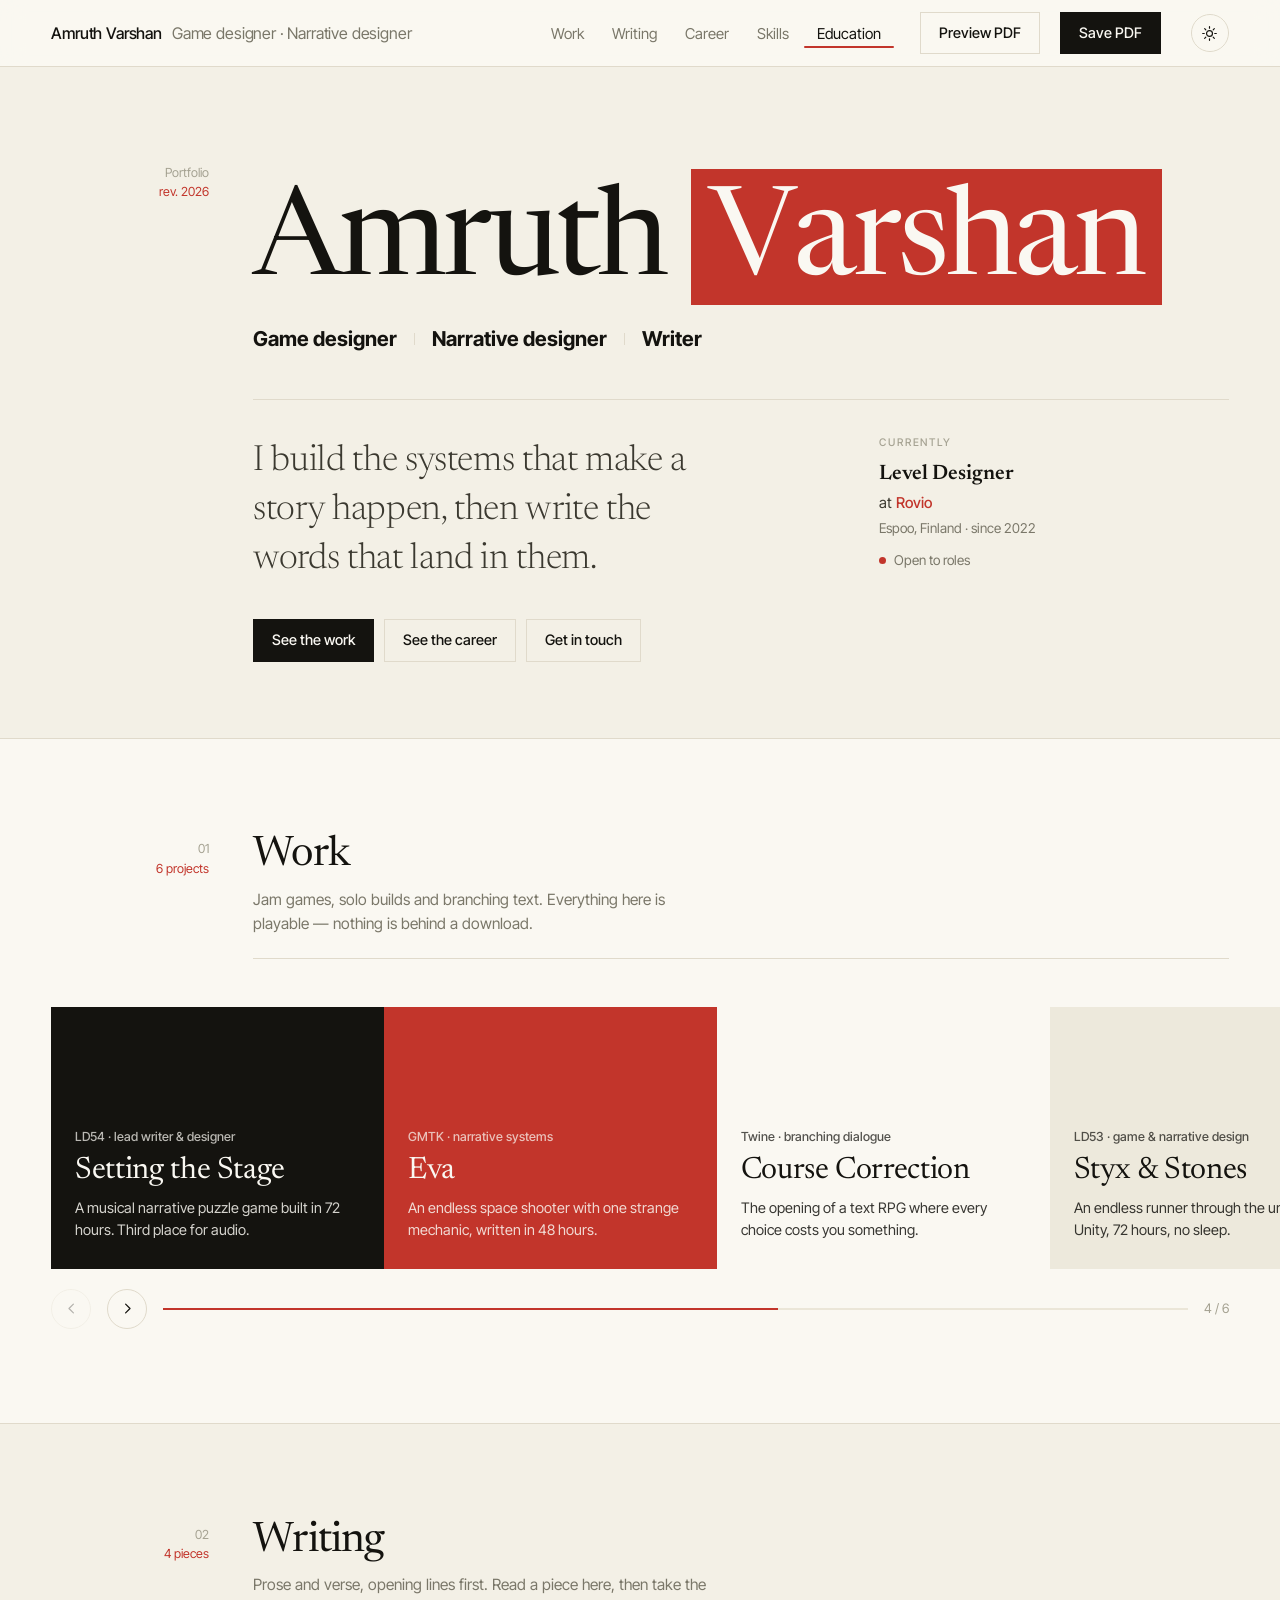
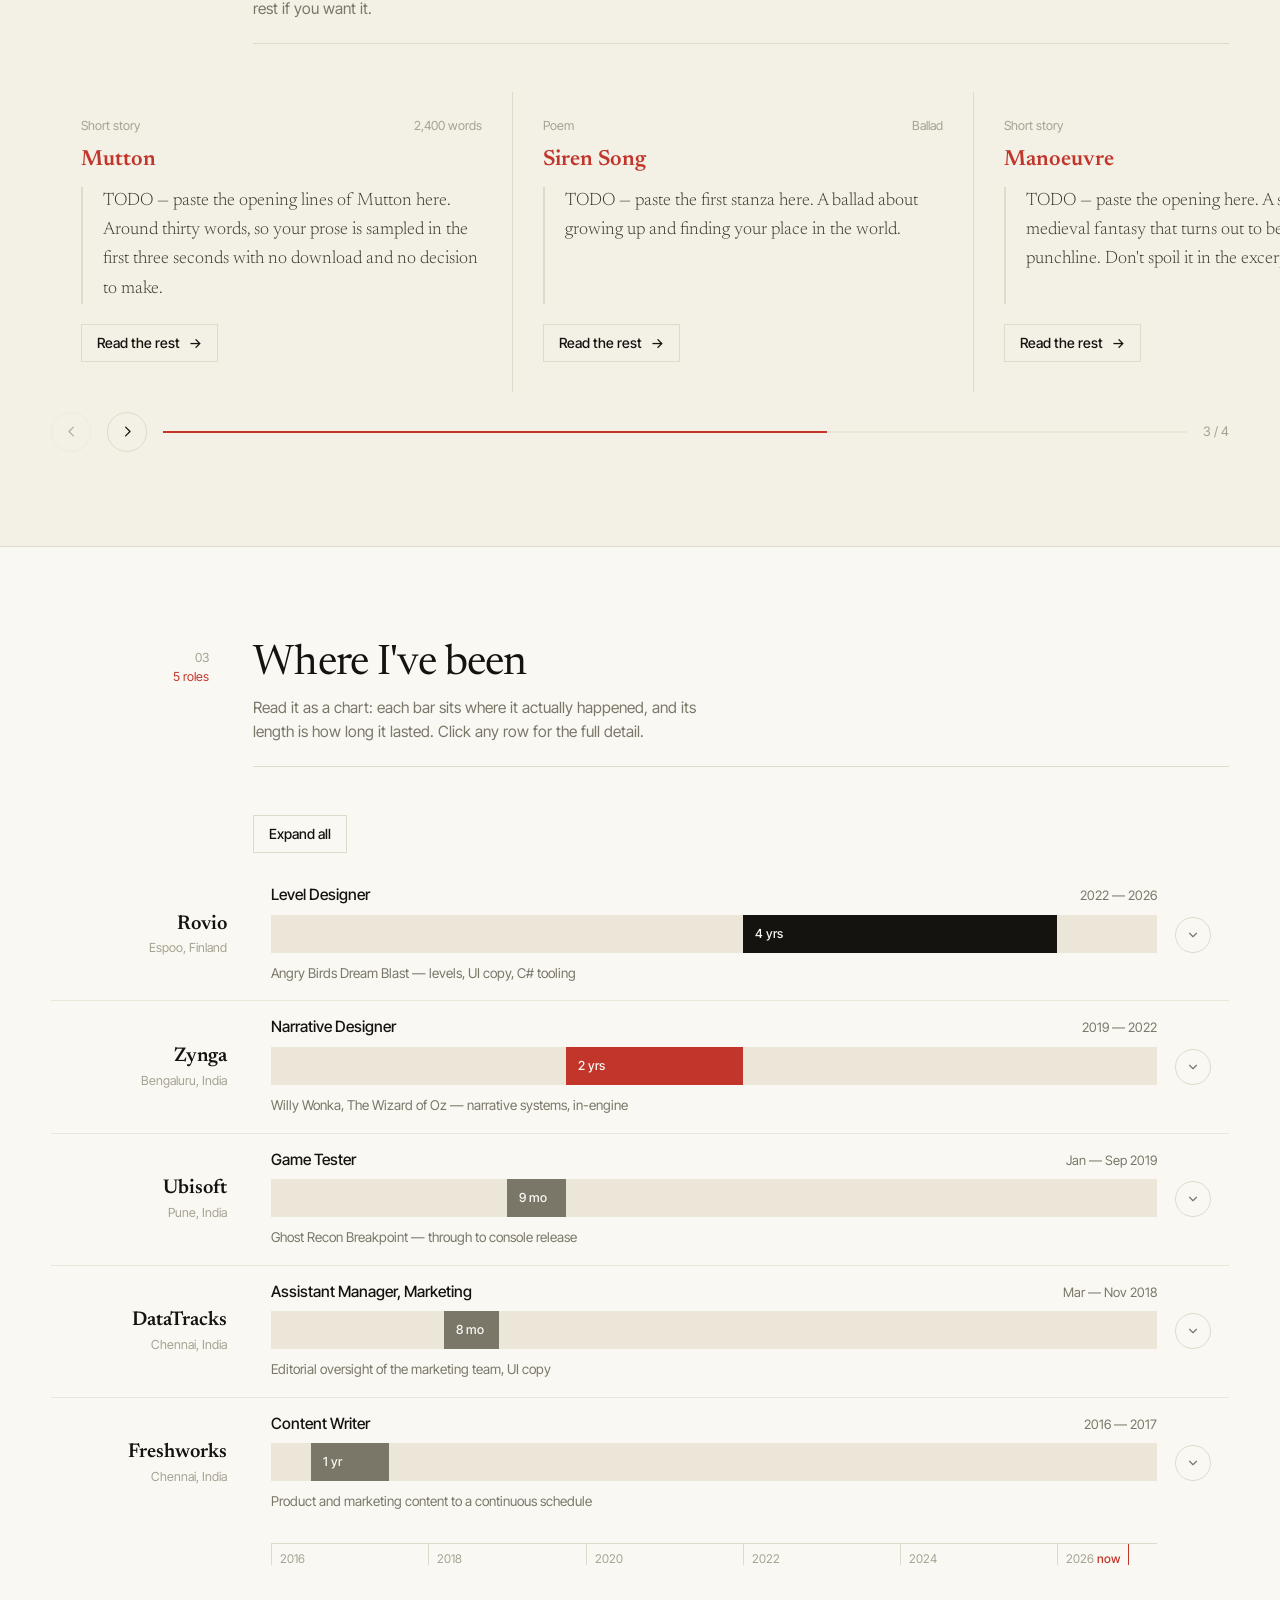
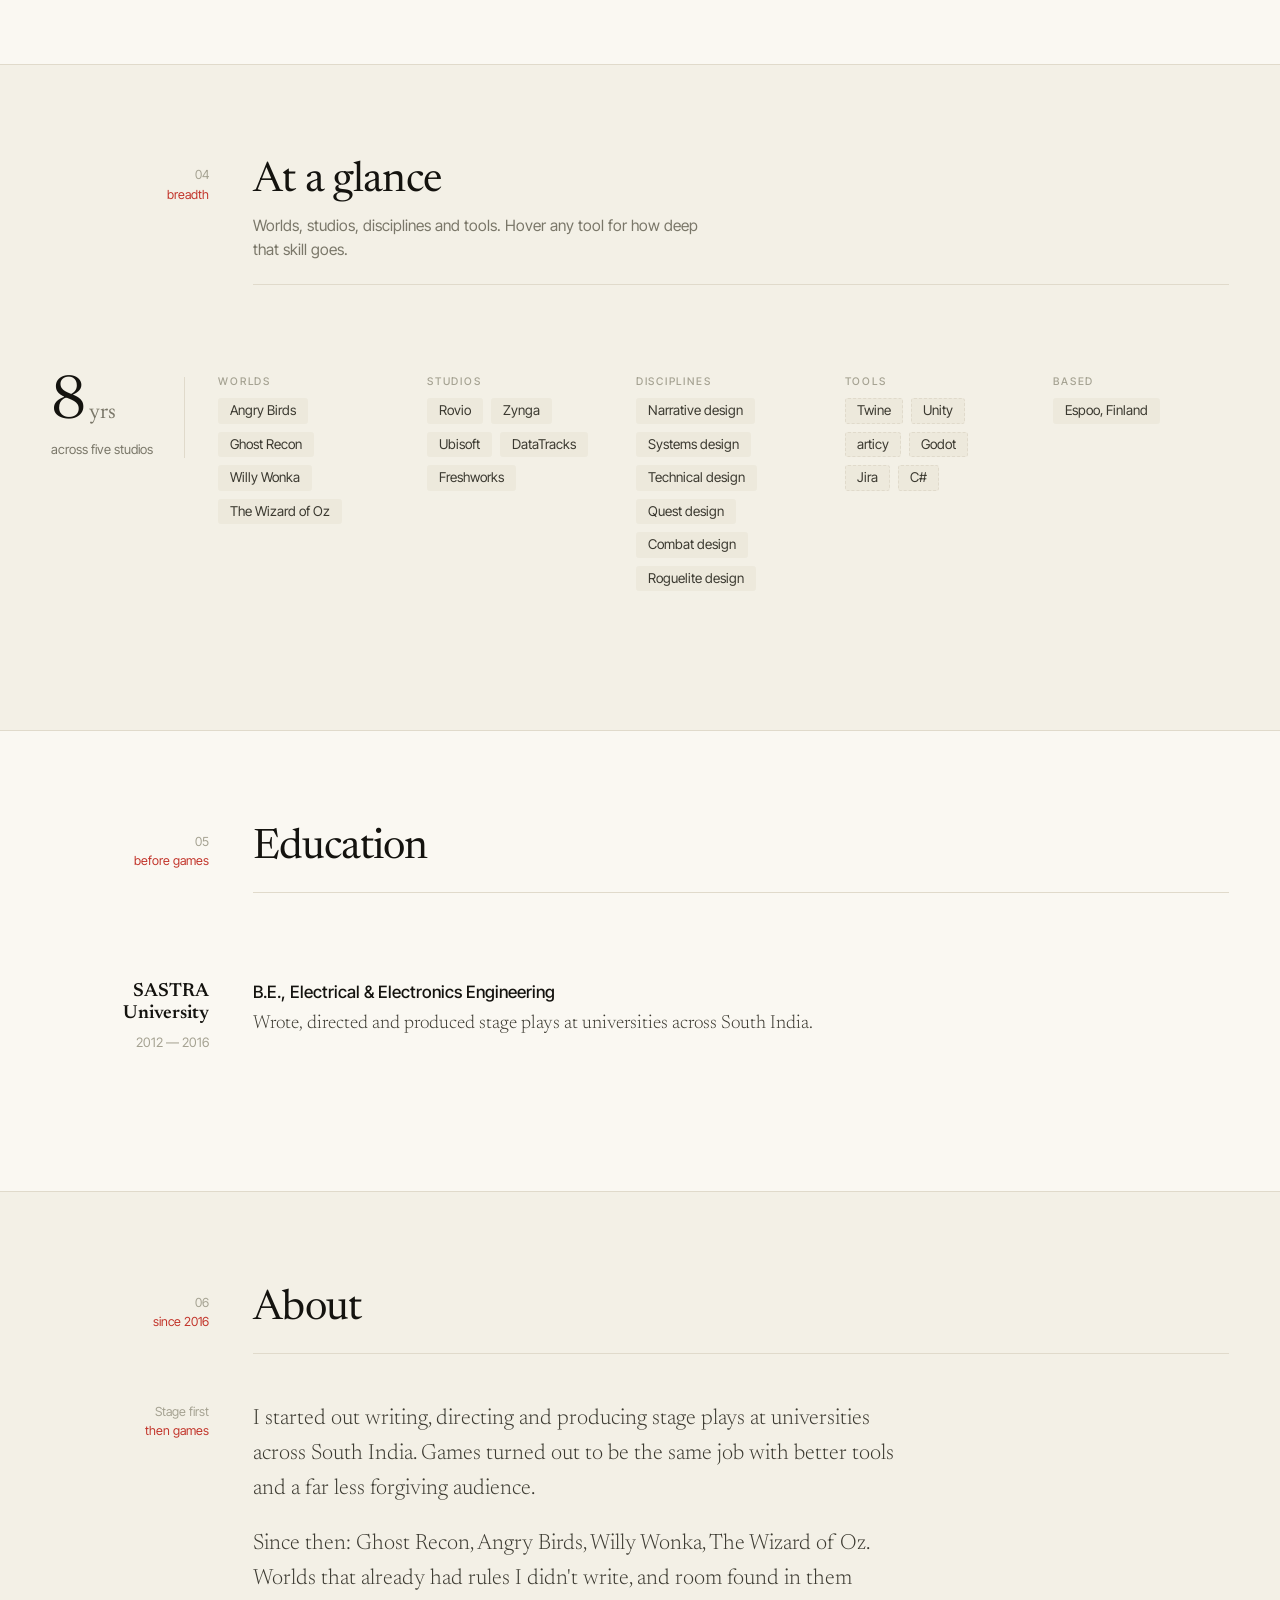
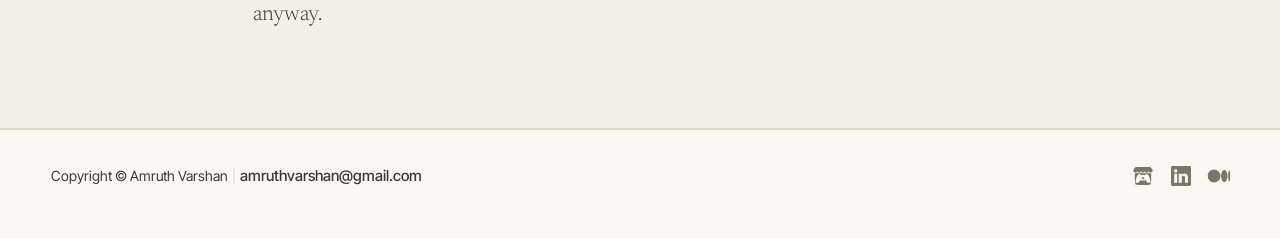
==== commit 9f033887: "updated generated pdf links" ====
--- a/index.html
+++ b/index.html
@@ -520,7 +520,7 @@
     '<div class="ph">' +
       '<div><h1>' + esc(d.name.first) + ' <span class="last">' + esc(d.name.last) + '</span></h1>' +
         '<div class="t">' + d.title.map(esc).join(' · ') + '</div></div>' +
-      '<div class="c">' + d.contact.map(function (c) { return '<a href="' + esc(c.href) + '">' + esc(c.text) + '</a>'; }).join('<br>') + '</div>' +
+      '<div class="c">' + d.pdfContact.map(function (c) { return '<a href="' + esc(c.href) + '"' + EXT + '>' + esc(c.text) + '</a>'; }).join('<br>') + '</div>' +
     '</div>' +
     '<div class="rule"></div>' +
     '<p class="pitch">' + esc(d.statement) + '</p>' +
--- a/theme.css
+++ b/theme.css
@@ -349,9 +349,7 @@
   flex:0 0 clamp(252px,26vw,352px); scroll-snap-align:start;
   min-height:262px; padding:26px 24px 28px;
   display:flex; flex-direction:column; justify-content:flex-end;
-  border-left:1px solid var(--rule);
   transition:transform var(--mid) var(--spring), box-shadow var(--mid)}
-.card:first-child{border-left:0}
 .card::before{content:""; position:absolute; inset:0; z-index:-1; opacity:0;
   background:radial-gradient(320px circle at var(--mx,50%) var(--my,50%),
     color-mix(in srgb, currentColor 13%, transparent), transparent 70%);
@@ -366,7 +364,7 @@
 .card:hover .arw{opacity:.85; transform:none}
 .tone-ink{background:var(--ink); color:var(--block-ink)}
 .tone-accent{background:var(--accent); color:var(--accent-ink)}
-.tone-plain{background:transparent; color:var(--ink)}
+.tone-plain{background:var(--paper); color:var(--ink)}
 .tone-plain:hover{background:var(--raise)}
 .tone-sink{background:var(--sink); color:var(--ink)}
 
@@ -503,13 +501,6 @@
   transition:transform var(--fast)}
 .detail li:hover{color:var(--ink-2)}
 .detail li:hover::before{transform:scaleX(1)}
-.tags{display:flex; flex-wrap:wrap; gap:7px}
-/* A read-only label, not a control: filled, borderless, no hover reaction.
-   Border + hover-highlight is the site's established language for things
-   you can click (.btn, .cbtn, .tog all use exactly that pattern) — a tag
-   deliberately avoids it so it doesn't invite a click that does nothing. */
-.tag{font:400 12.5px/1 "Inter Tight",sans-serif; color:var(--muted); background:var(--sink);
-  border-radius:3px; padding:6px 11px}
 
 .axis{margin-top:14px}
 /* Mirrors crowbtn's own flex structure exactly — same padding, same gap,
@@ -584,13 +575,31 @@
 /* ============================================================
    13. CV PAGE EXTRAS
    ============================================================ */
-.edu-item{padding:clamp(26px,3.4vw,40px) 0; border-top:1px solid var(--rule-2)}
-.edu-item:first-child{border-top:0}
+.cvhead{padding:clamp(40px,6vw,76px) 0 clamp(28px,4vw,44px)}
+.cvhead .nm{font-size:clamp(40px,6.4vw,80px)}
+.job{padding:clamp(26px,3.4vw,40px) 0; border-top:1px solid var(--rule-2)}
+.job:first-child{border-top:0}
 .job .co{display:block; font:600 clamp(24px,2.8vw,32px)/1.1 "Newsreader",serif;
   letter-spacing:-.015em; transition:color var(--fast)}
-.edu-item .meta{display:block; font:400 13px/1.5 "Inter Tight",sans-serif; color:var(--faint); margin-top:7px}
-.edu-item .role{font:500 17px/1.3 "Inter Tight",sans-serif; margin:0 0 6px}
-.edu-item .sum{font:300 19px/1.55 "Newsreader",serif; color:var(--ink-2); margin:0 0 18px; max-width:56ch}
+.job:hover .co{color:var(--accent)}
+.job .meta{display:block; font:400 13px/1.5 "Inter Tight",sans-serif; color:var(--faint); margin-top:7px}
+.job .role{font:500 17px/1.3 "Inter Tight",sans-serif; margin:0 0 6px}
+.job .sum{font:300 19px/1.55 "Newsreader",serif; color:var(--ink-2); margin:0 0 18px; max-width:56ch}
+.job ul{list-style:none; margin:0 0 18px; padding:0; max-width:66ch}
+.job li{position:relative; padding-left:22px; margin-bottom:9px;
+  font:400 15.5px/1.55 "Inter Tight",sans-serif; color:var(--muted); transition:color var(--fast)}
+.job li::before{content:""; position:absolute; left:0; top:12px; width:9px; height:1px;
+  background:var(--accent); transform:scaleX(.6); transform-origin:0 50%;
+  transition:transform var(--fast)}
+.job li:hover{color:var(--ink-2)}
+.job li:hover::before{transform:scaleX(1)}
+.tags{display:flex; flex-wrap:wrap; gap:7px}
+/* A read-only label, not a control: filled, borderless, no hover reaction.
+   Border + hover-highlight is the site's established language for things
+   you can click (.btn, .cbtn, .tog all use exactly that pattern) — a tag
+   deliberately avoids it so it doesn't invite a click that does nothing. */
+.tag{font:400 12.5px/1 "Inter Tight",sans-serif; color:var(--muted); background:var(--sink);
+  border-radius:3px; padding:6px 11px}
 
 /* ============================================================
    14. RESPONSIVE
@@ -668,7 +677,7 @@
   .nm{font-size:clamp(40px,13.5vw,62px)}
   .stmt{max-width:none; font-size:clamp(21px,6vw,26px)}
   .cta .btn{flex:1 1 auto; text-align:center}
-  .card{flex-basis:min(78vw,300px); min-height:230px; border-left:1px solid var(--rule)}
+  .card{flex-basis:min(78vw,300px); min-height:230px}
   .qcard{flex-basis:min(84vw,360px); padding:24px 22px 26px; border-left:1px solid var(--rule)}
   .card:hover,.qcard:hover{transform:none; box-shadow:none}
   .chart{--barh:32px}
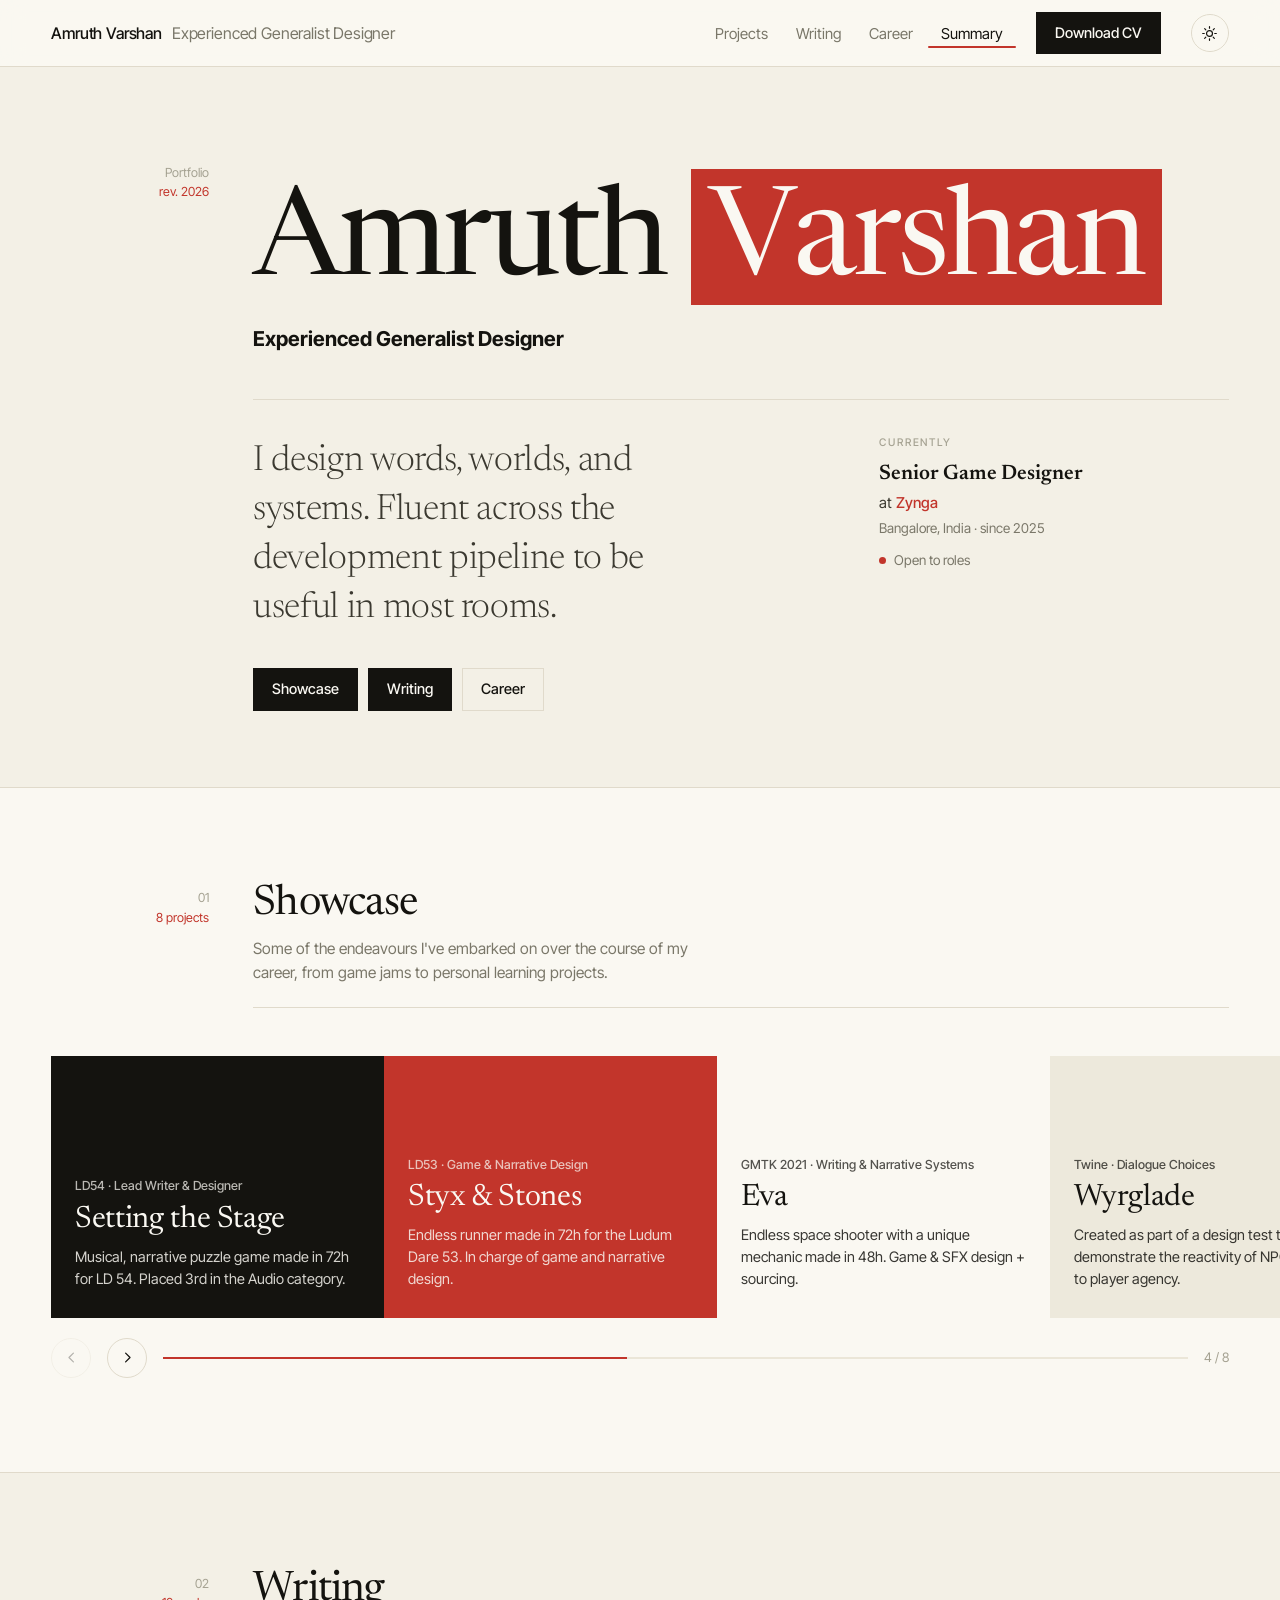
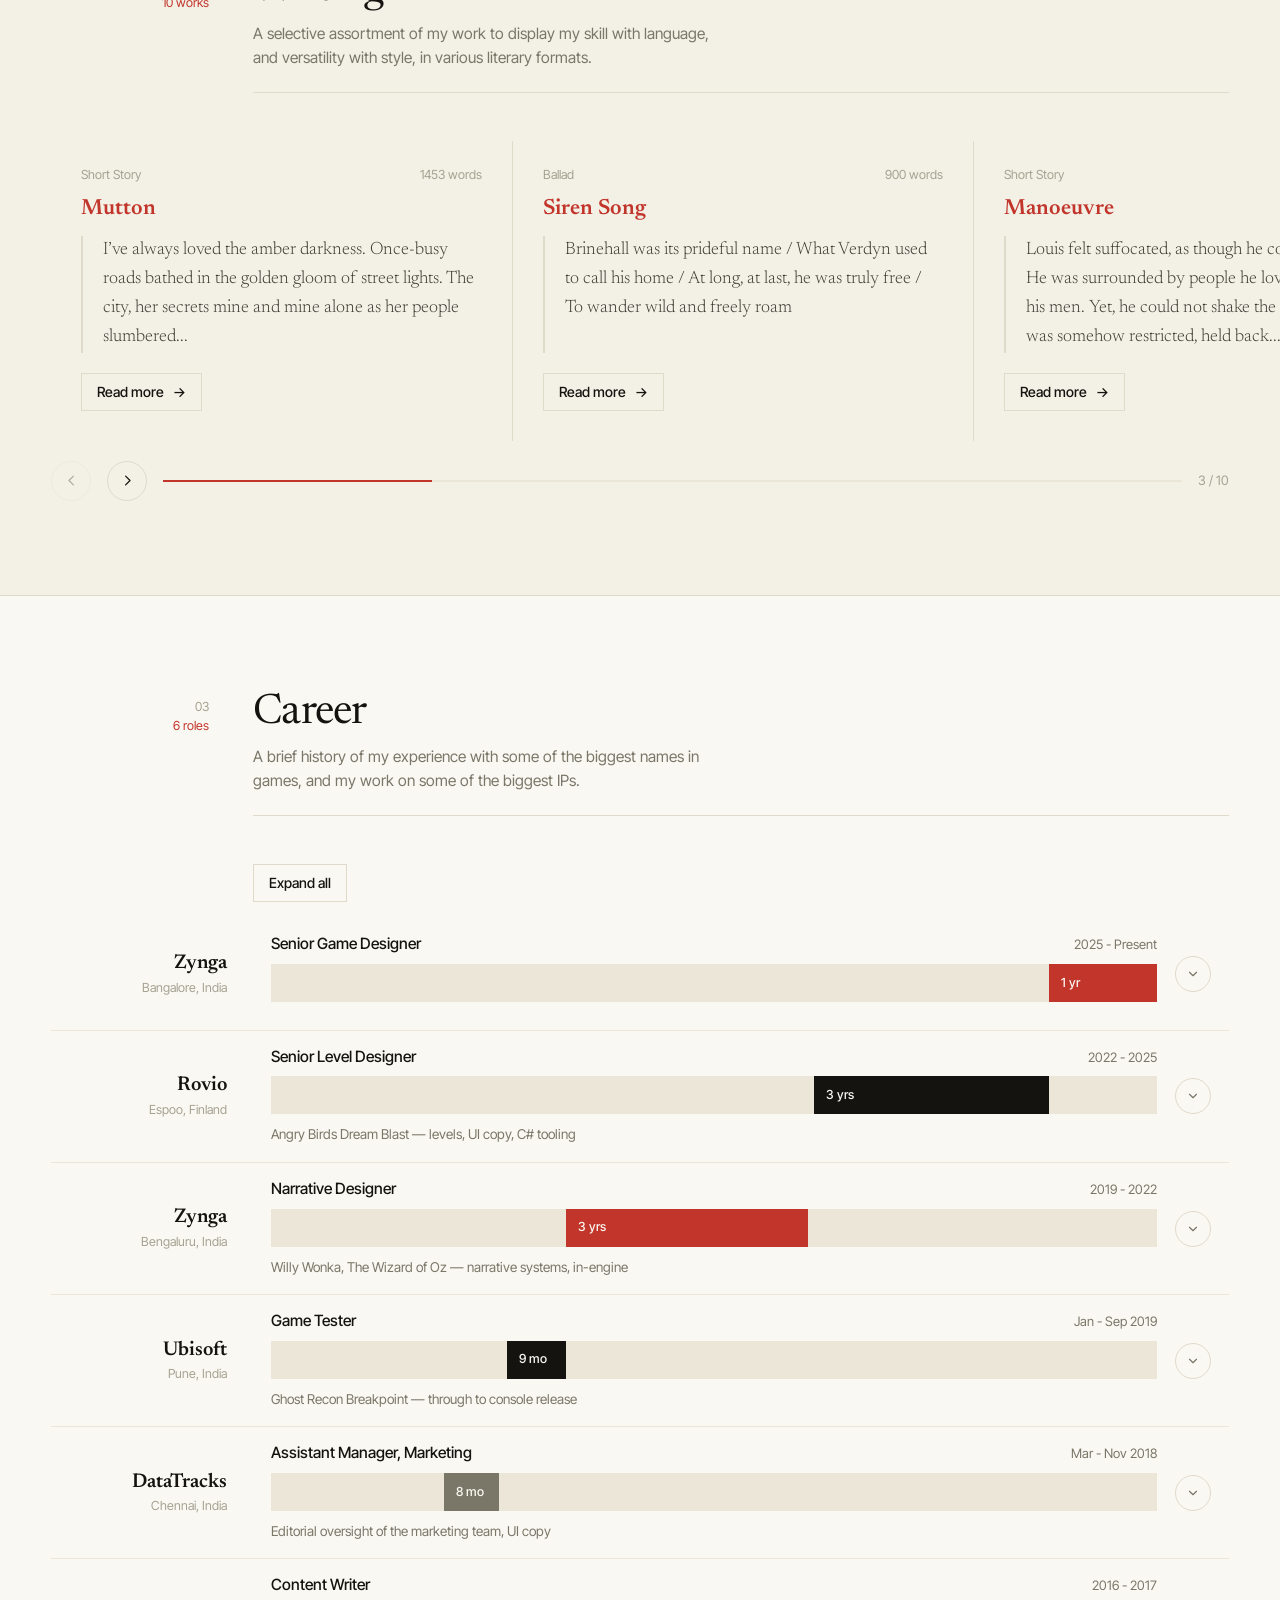
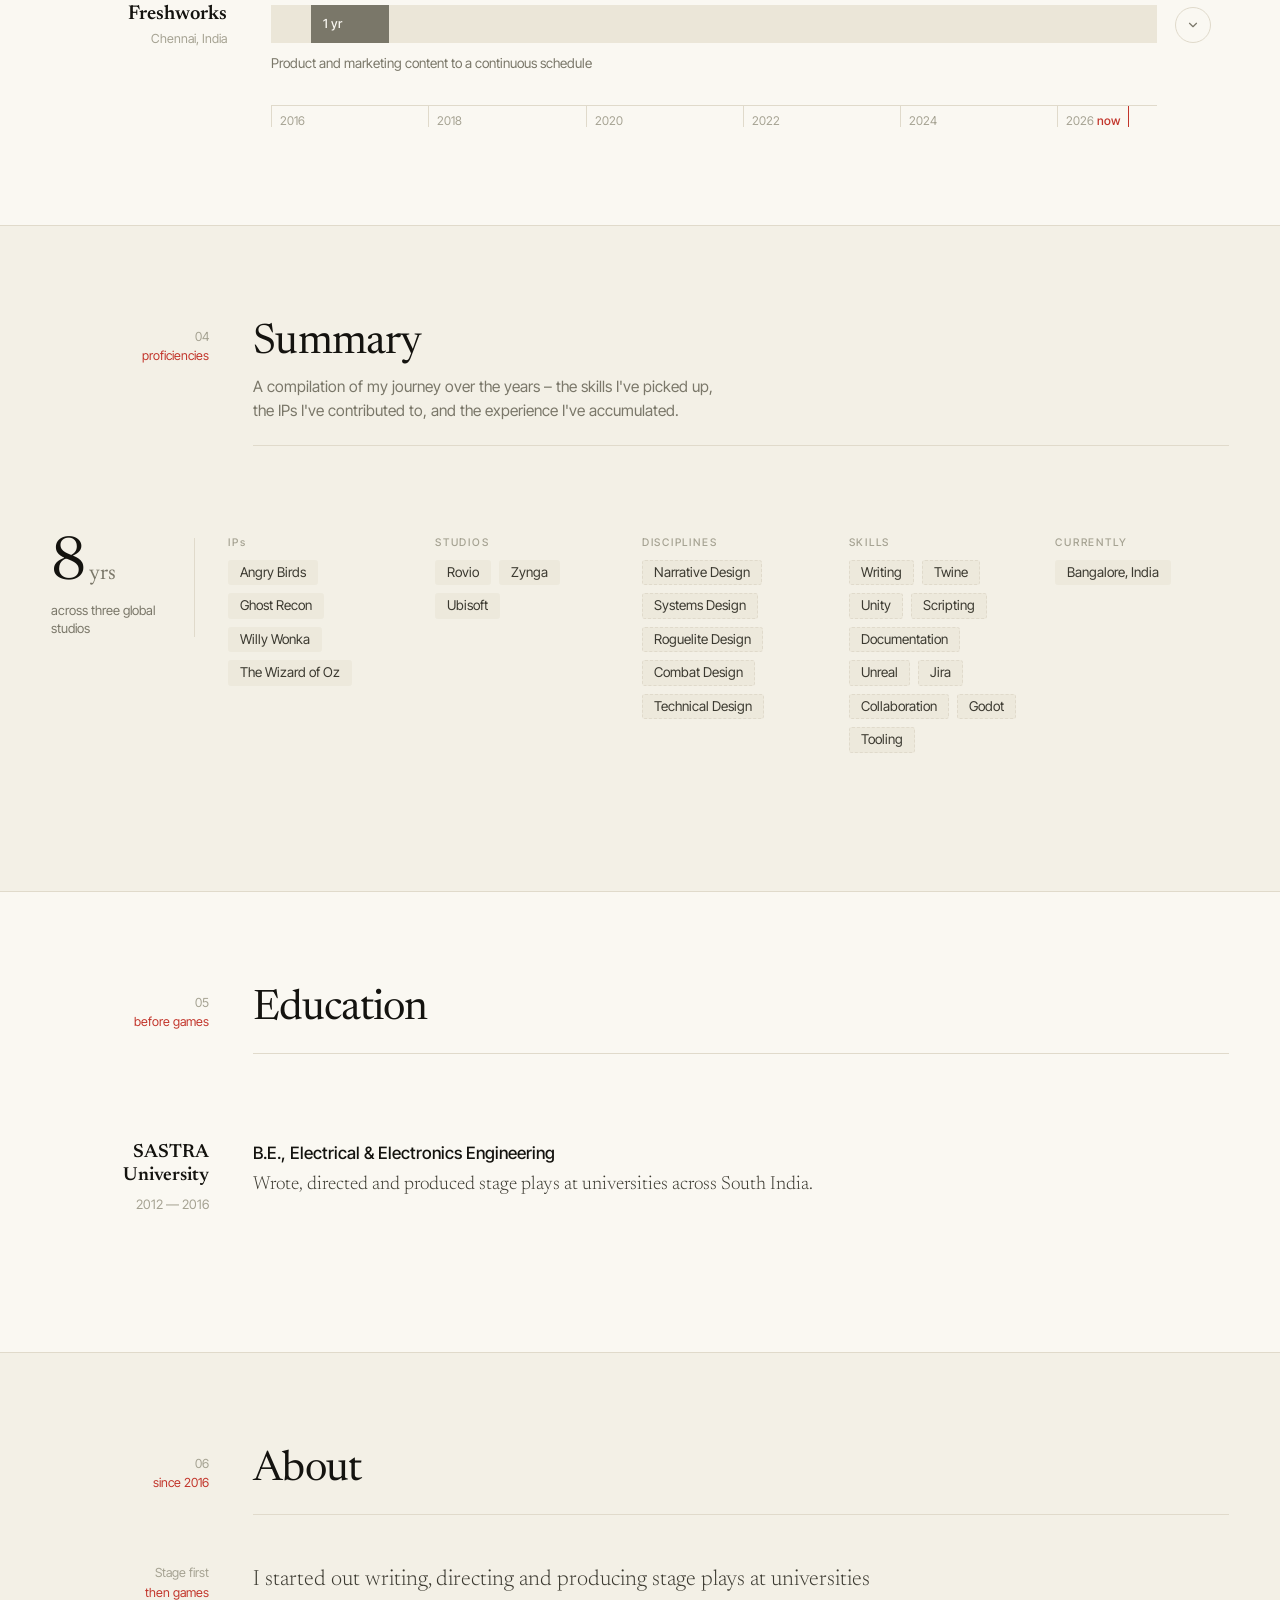
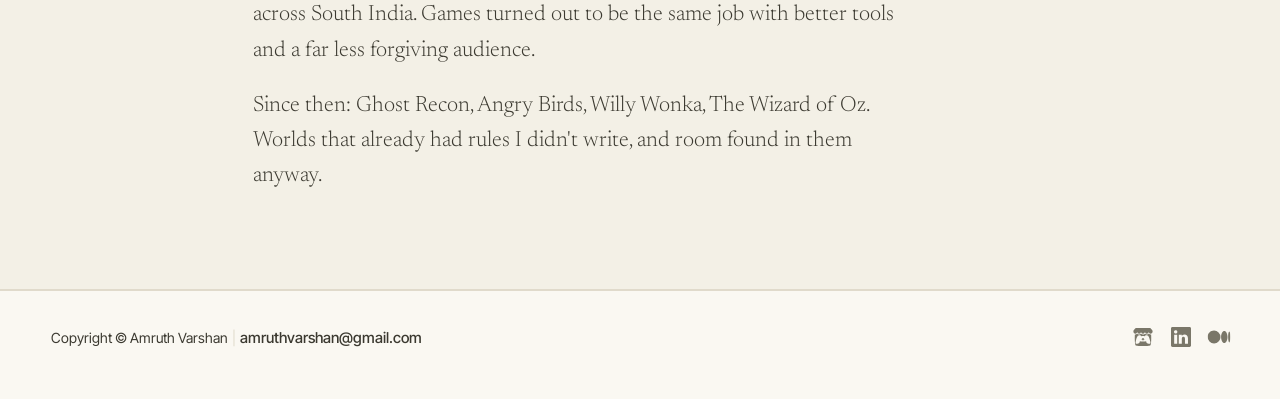
==== commit 2d20e11d: "fixed pdf render included sections" ====
--- a/index.html
+++ b/index.html
@@ -535,7 +535,7 @@
       }).join('') +
     '</div><div class="side">' +
       d.glance.groups.filter(function (g) {
-        return ['Disciplines', 'Tools'].indexOf(g.label) > -1;
+        return g.pdf;
       }).map(function (g) {
         return '<section><h2>' + esc(g.label).toUpperCase() + '</h2>' + chipsList(g) + '</section>';
       }).join('') +
--- a/theme.css
+++ b/theme.css
@@ -280,7 +280,7 @@
    child means it only ever matches the actual note span, regardless of
    what .num or anything else inside b is later named. */
 .lead > span{display:block; font:400 13px/1.4 "Inter Tight",sans-serif; color:var(--muted); margin-top:9px; max-width:14ch}
-.grp h4{font:500 10.5px/1 "Inter Tight",sans-serif; letter-spacing:.17em; text-transform:uppercase;
+.grp h4{font:500 10.5px/1 "Inter Tight",sans-serif; letter-spacing:.17em;
   color:var(--faint); margin:0 0 11px}
 /* Chips, not a stacked list — the same fix that made the CV section's
    tags and the PDF's Tools list readable: flowing items in a line need
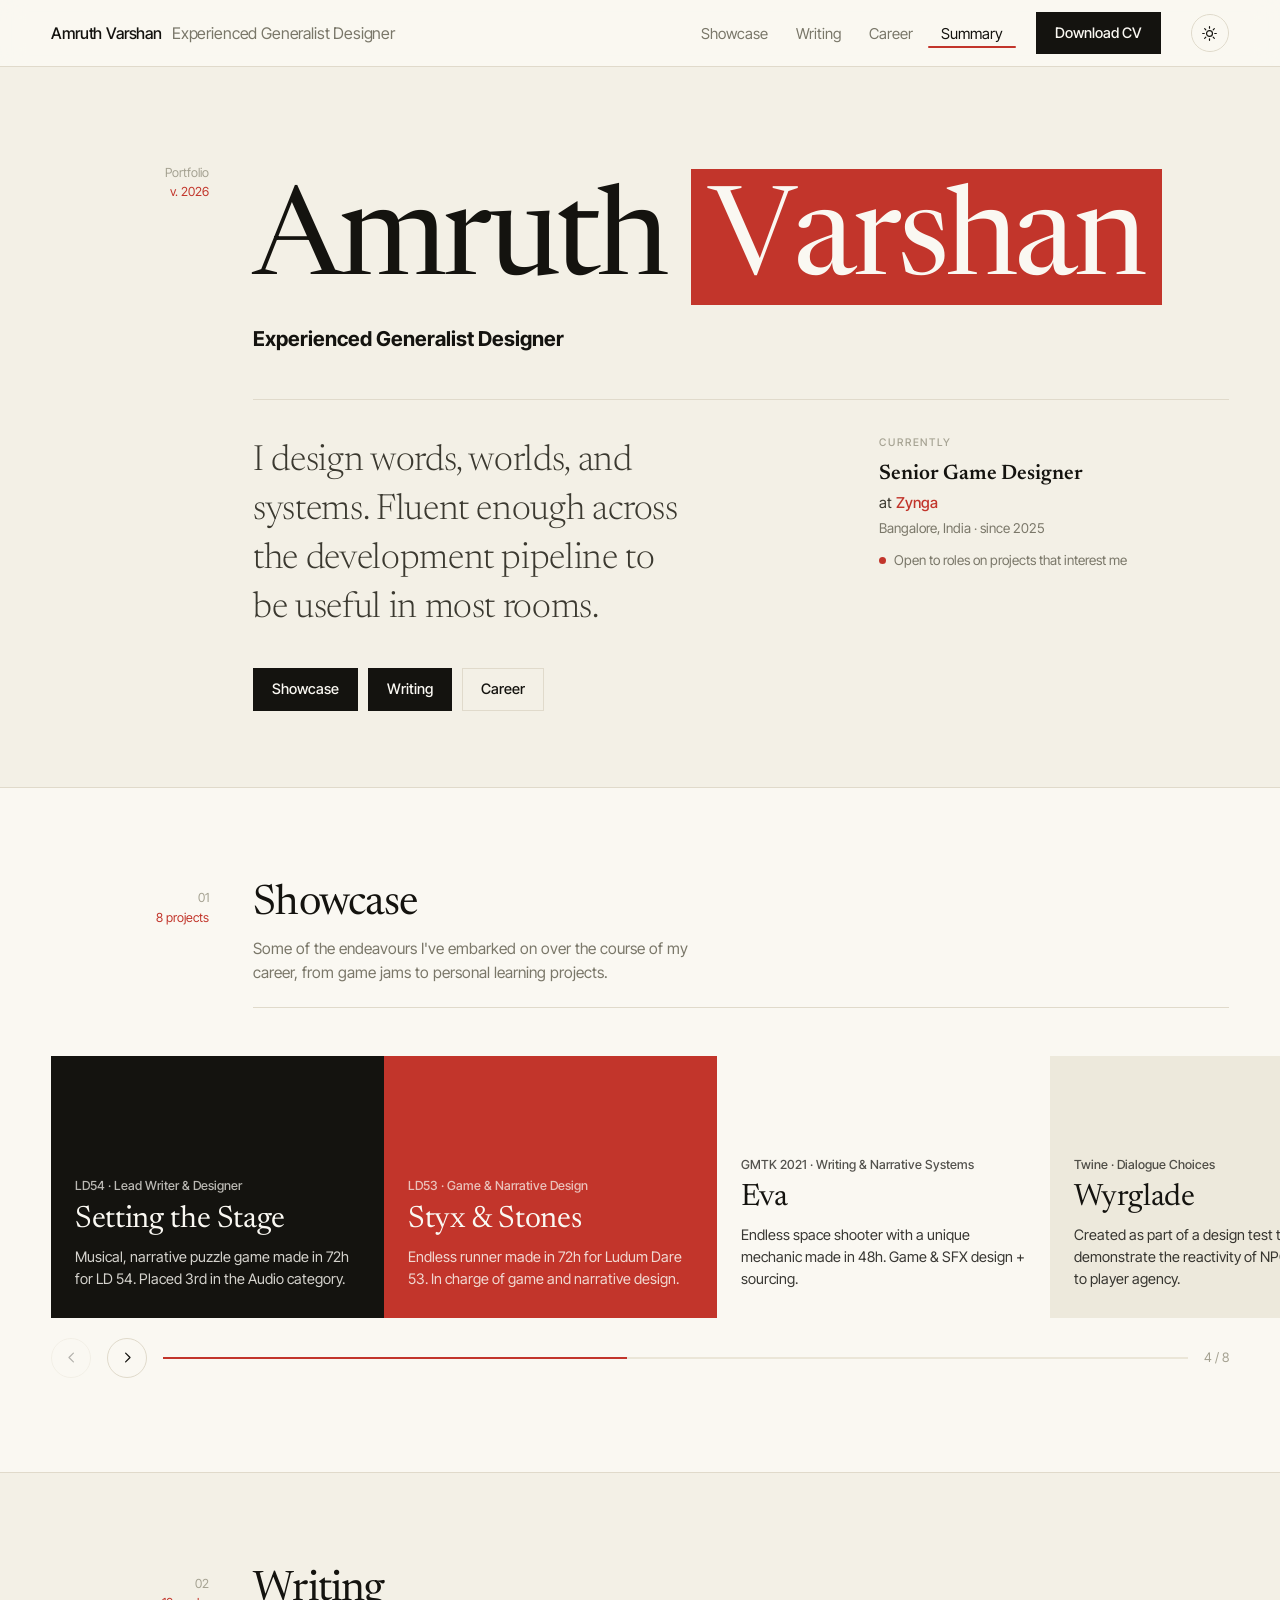
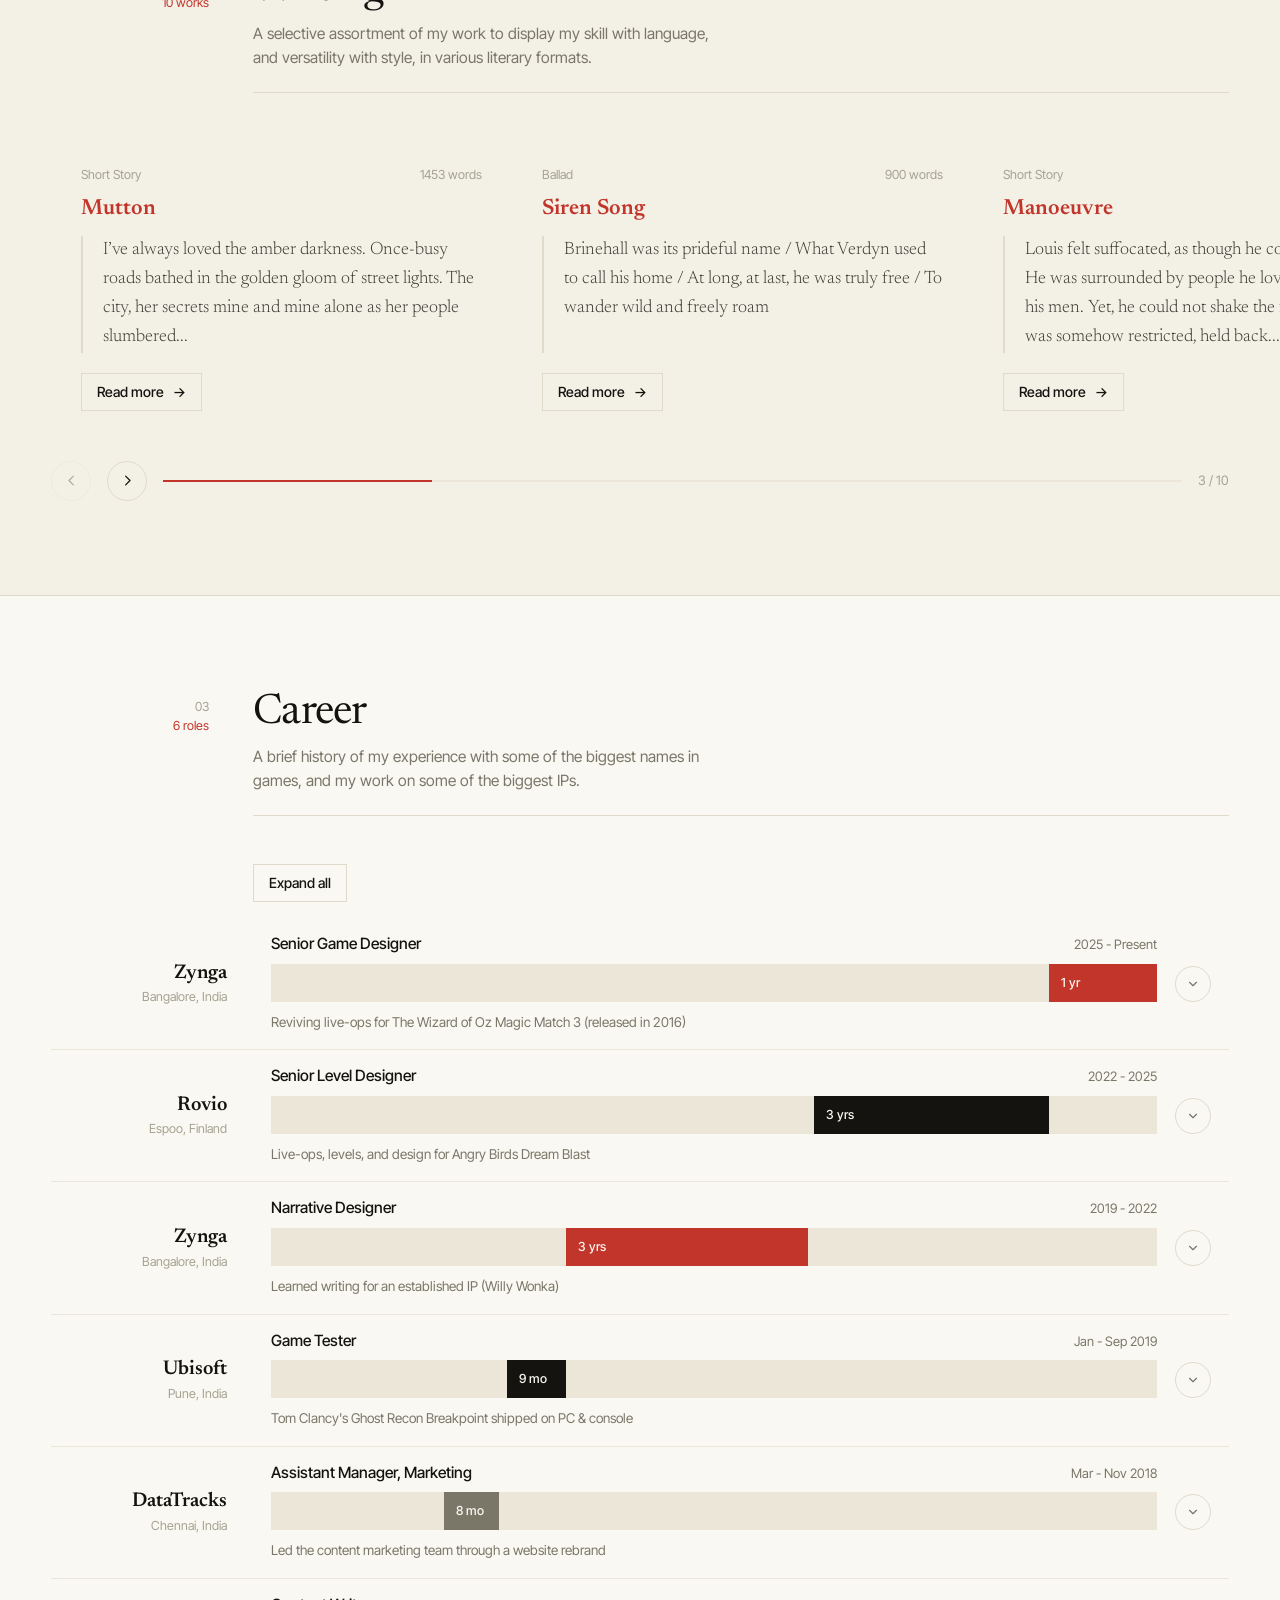
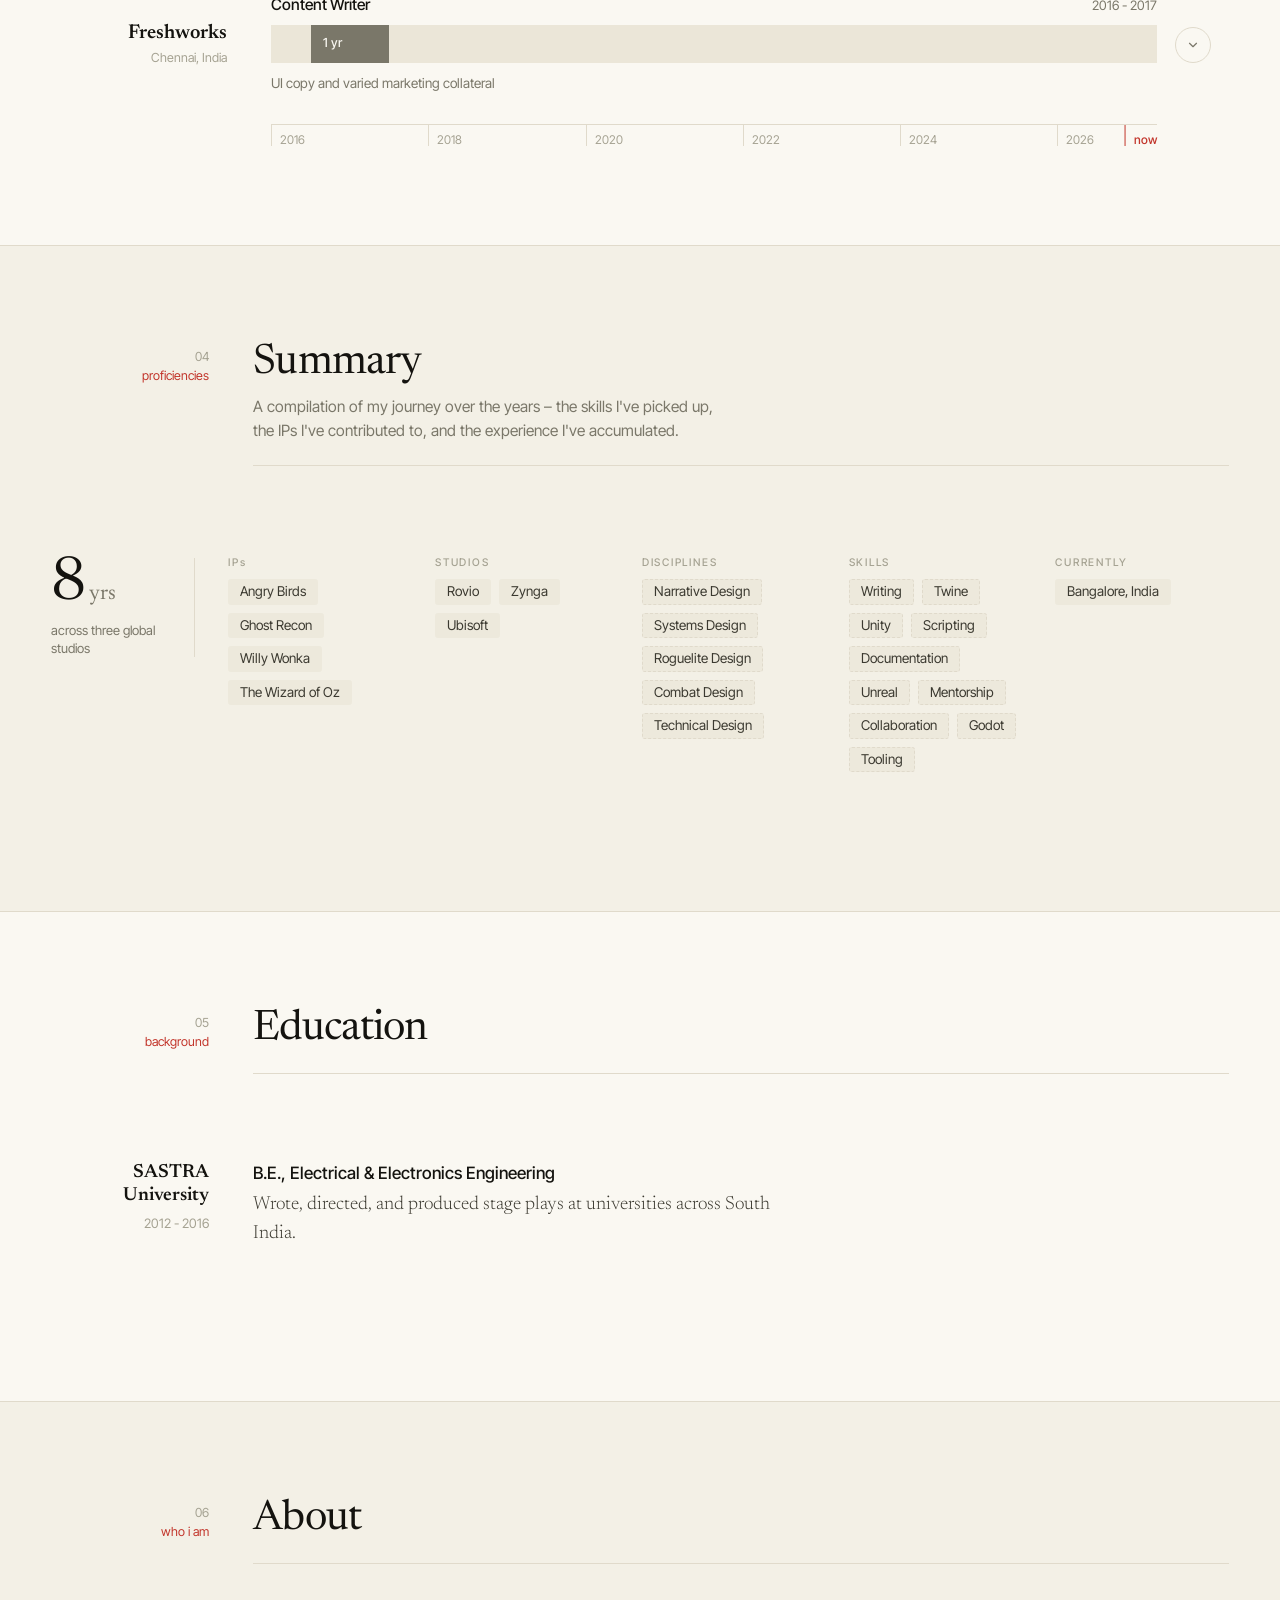
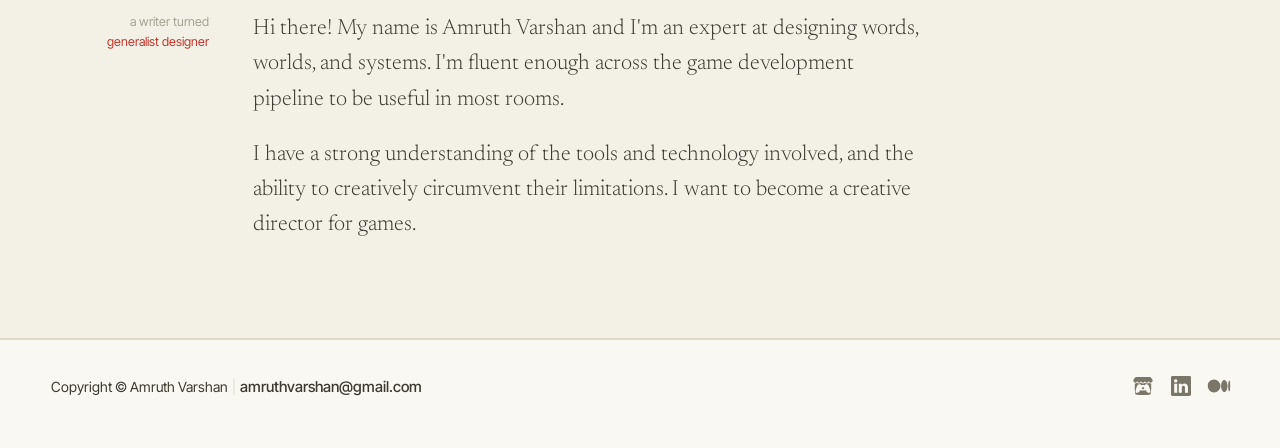
==== commit 987a83dd: "updated site description" ====
--- a/index.html
+++ b/index.html
@@ -4,7 +4,7 @@
 <meta charset="utf-8">
 <meta name="viewport" content="width=device-width,initial-scale=1">
 <title>Amruth Varshan</title>
-<meta name="description" content="Game designer, narrative designer and writer. Eight years across five studios — Rovio, Zynga, Ubisoft.">
+<meta name="description" content="Experienced Generalist Designer">
 <link rel="icon" type="image/svg+xml" href="/images/favicon.svg">
 <link rel="preconnect" href="https://fonts.googleapis.com">
 <link rel="preconnect" href="https://fonts.gstatic.com" crossorigin>
--- a/theme.css
+++ b/theme.css
@@ -370,10 +370,9 @@
 
 /* --- writing card --- */
 .qcard{flex:0 0 clamp(290px,36vw,470px); scroll-snap-align:start;
-  padding:28px 30px 30px; border-left:1px solid var(--rule);
+  padding:28px 30px 30px;
   display:flex; flex-direction:column;
   transition:background-color var(--mid)}
-.qcard:first-child{border-left:0}
 .qcard:hover{background:var(--raise)}
 .qcard .form{display:flex; justify-content:space-between; gap:14px; align-items:baseline;
   font:400 12.5px/1 "Inter Tight",sans-serif; color:var(--faint); margin-bottom:14px}
@@ -416,10 +415,16 @@
   transition:opacity .35s ease .55s, letter-spacing var(--fast)}
 .chart.lit .bar .dur{opacity:1}
 .bar.out .dur{position:absolute; left:calc(100% + 11px); color:var(--muted)}
+.bar.out-left .dur{position:absolute; right:calc(100% + 11px); color:var(--muted)}
 .bar-ink{background:var(--ink); color:var(--block-ink)}
 .bar-accent{background:var(--accent); color:var(--accent-ink)}
 .bar-muted{background:var(--muted); color:var(--paper)}
-.bar.out.bar-ink .dur, .bar.out.bar-accent .dur, .bar.out.bar-muted .dur{color:var(--muted)}
+.bar.out.bar-ink .dur, .bar.out.bar-accent .dur, .bar.out.bar-muted .dur,
+.bar.out-left.bar-ink .dur, .bar.out-left.bar-accent .dur, .bar.out-left.bar-muted .dur{color:var(--muted)}
+/* Last resort only — inside, right and left all genuinely lack room (an
+   extremely narrow track). Rare in practice, but silently dropping the
+   duration is still better than letting it overlap other text. */
+.bar.out-hide .dur{display:none}
 .crow .line{margin:11px 0 0; font:400 13.5px/1.45 "Inter Tight",sans-serif; color:var(--muted);
   transition:color var(--fast)}
 .crow:hover .line{color:var(--ink-2)}
@@ -514,9 +519,7 @@
 .ticks{position:relative; height:26px; border-top:1px solid var(--rule)}
 .ticks i{position:absolute; top:0; font:400 12px/1 "Inter Tight",sans-serif; color:var(--faint);
   padding:9px 0 0 8px; border-left:1px solid var(--rule)}
-.ticks i.now{color:var(--accent); font-weight:500;
-  border-left:0; border-right:1px solid var(--accent);
-  padding:9px 8px 0 0; transform:translateX(-100%)}
+.ticks i.now{color:var(--accent); font-weight:500; border-left-color:var(--accent)}
 
 /* ============================================================
    10. BUTTONS & LINKS
@@ -678,7 +681,7 @@
   .stmt{max-width:none; font-size:clamp(21px,6vw,26px)}
   .cta .btn{flex:1 1 auto; text-align:center}
   .card{flex-basis:min(78vw,300px); min-height:230px}
-  .qcard{flex-basis:min(84vw,360px); padding:24px 22px 26px; border-left:1px solid var(--rule)}
+  .qcard{flex-basis:min(84vw,360px); padding:24px 22px 26px}
   .card:hover,.qcard:hover{transform:none; box-shadow:none}
   .chart{--barh:32px}
   /* Groups are chips now (see .grp li above), not stacked plain text, so
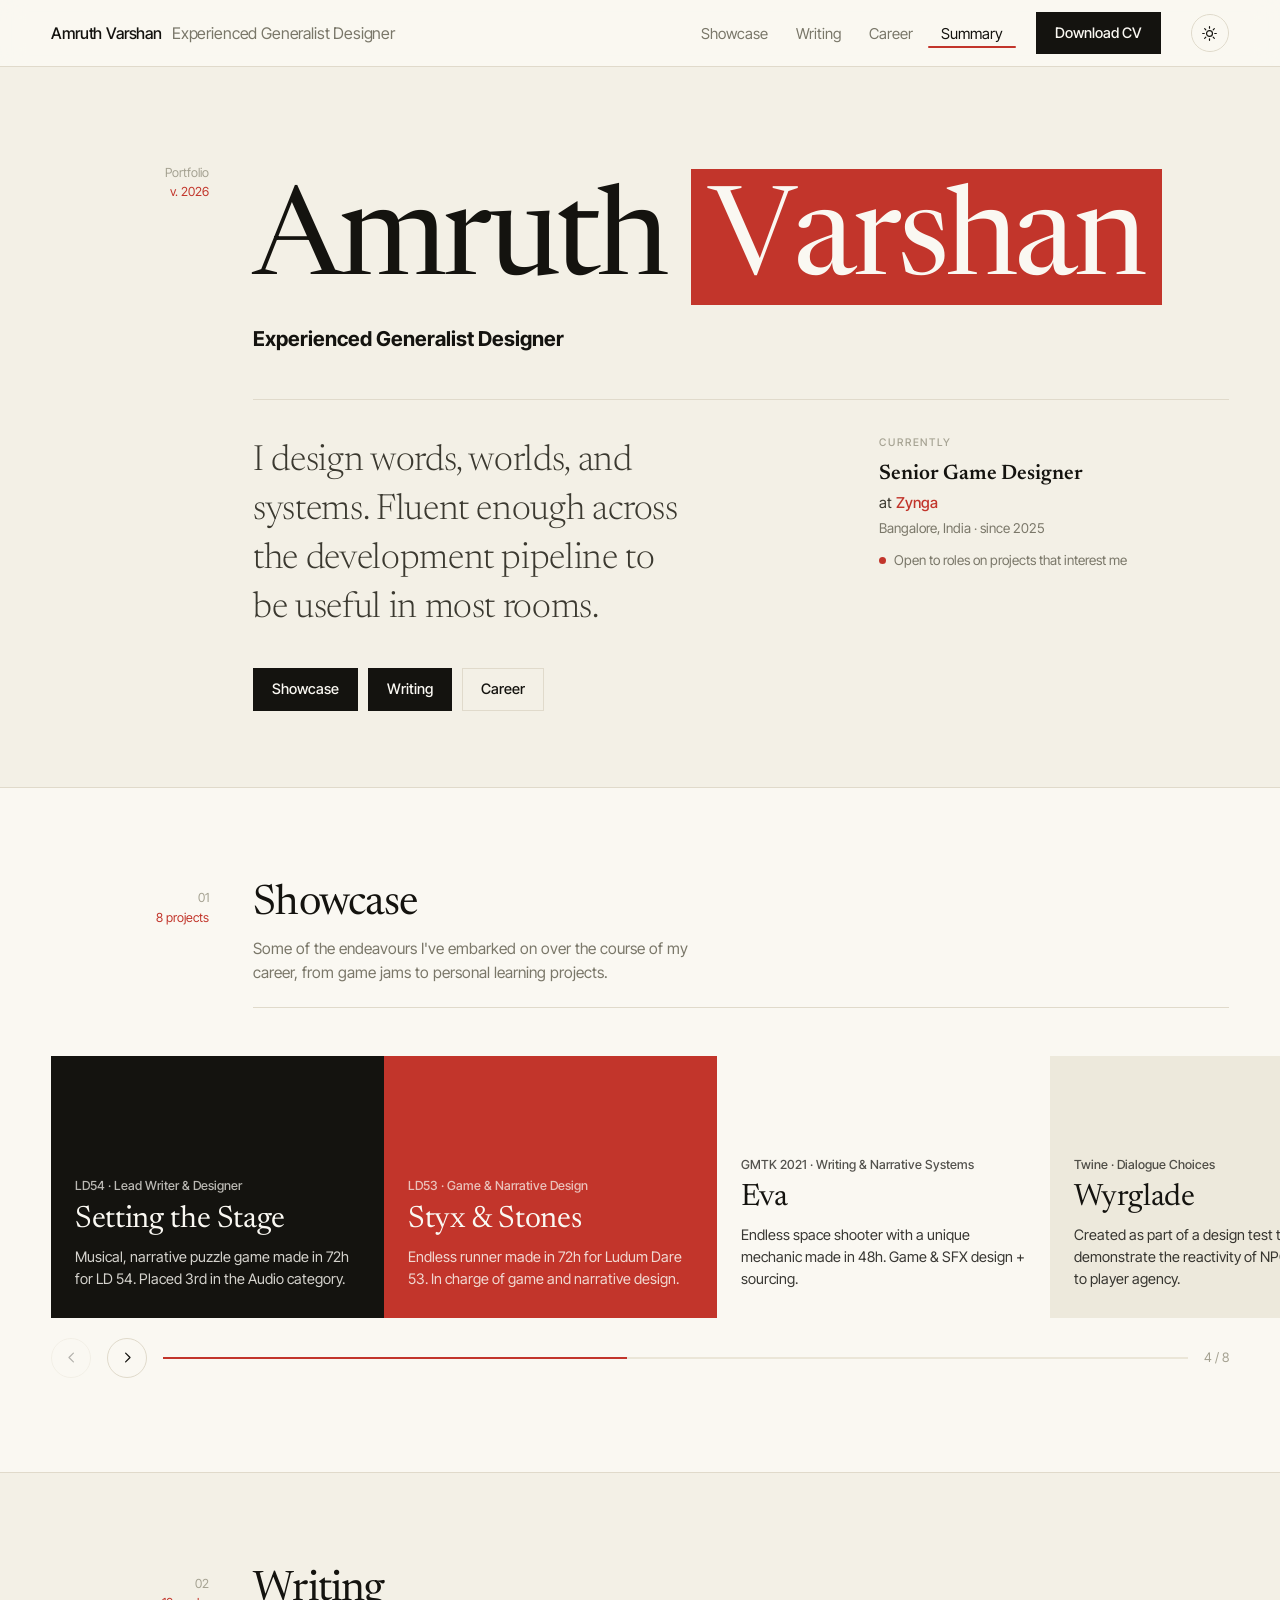
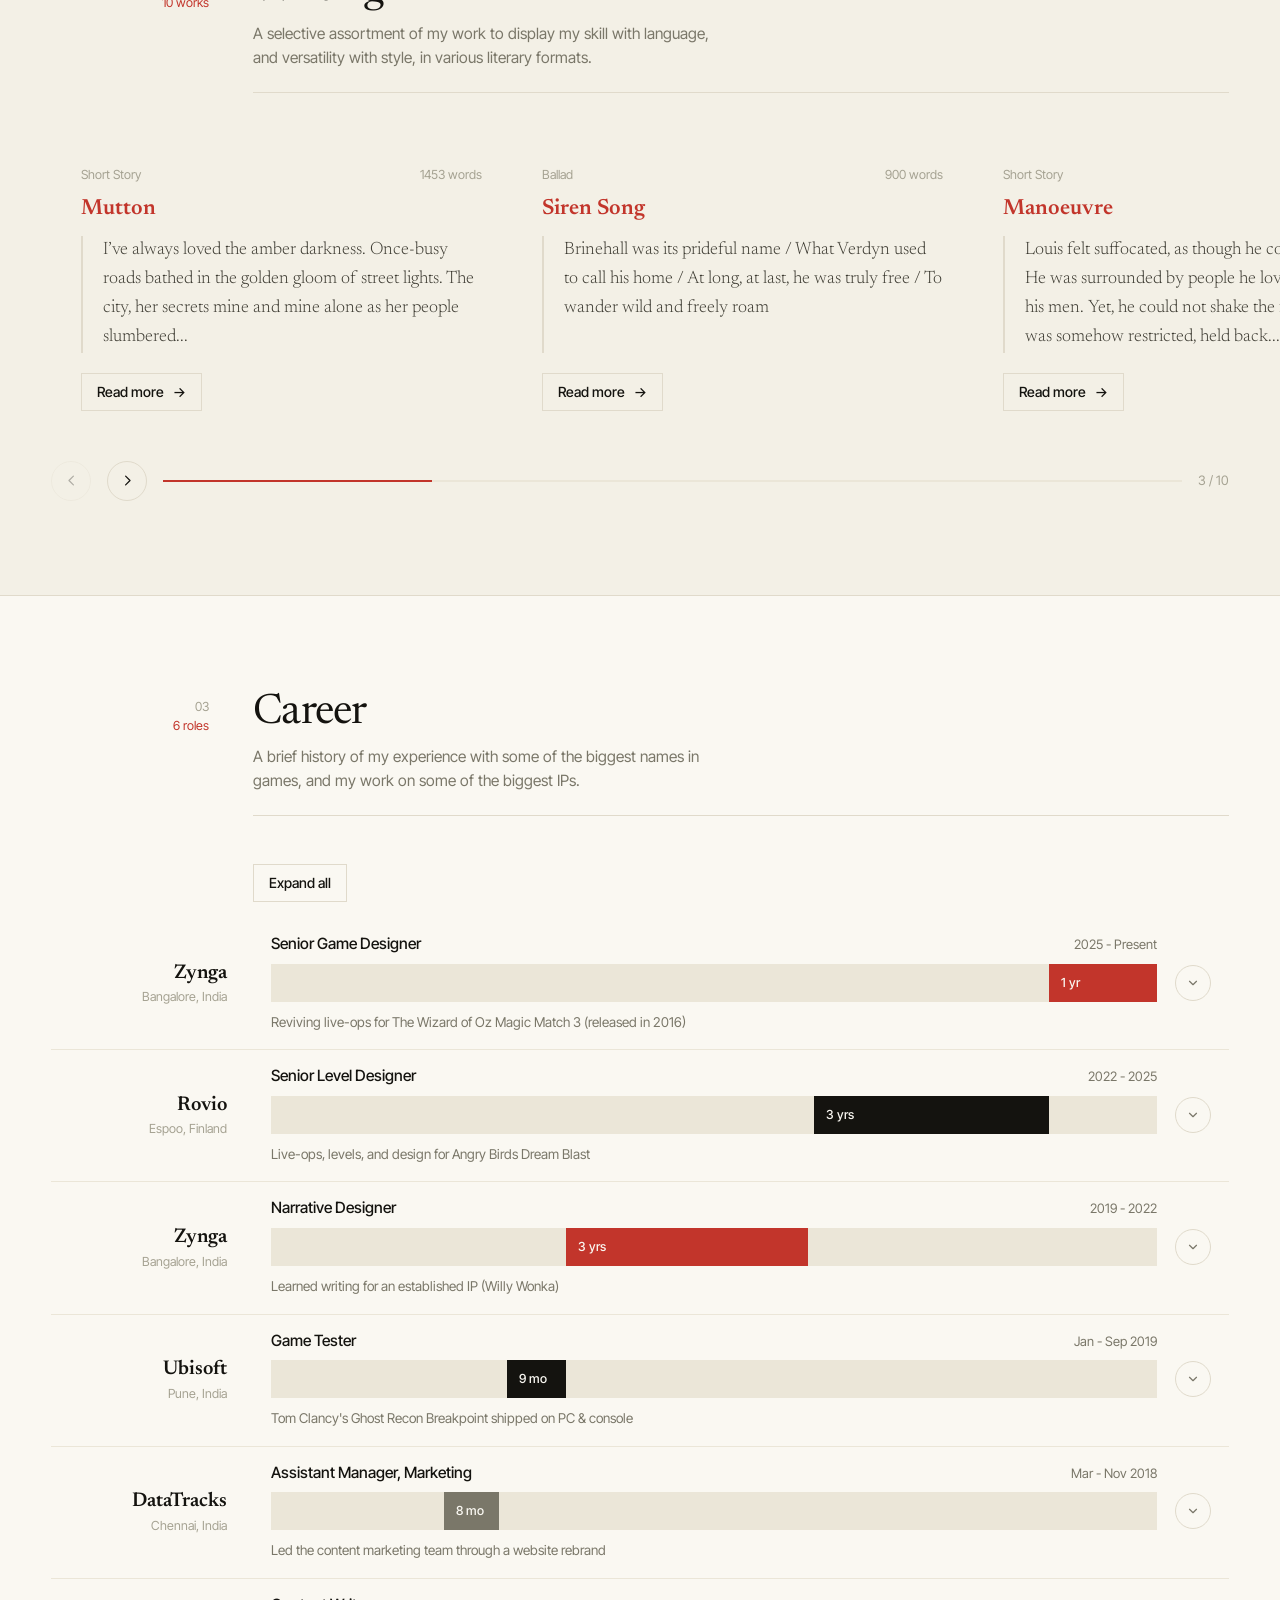
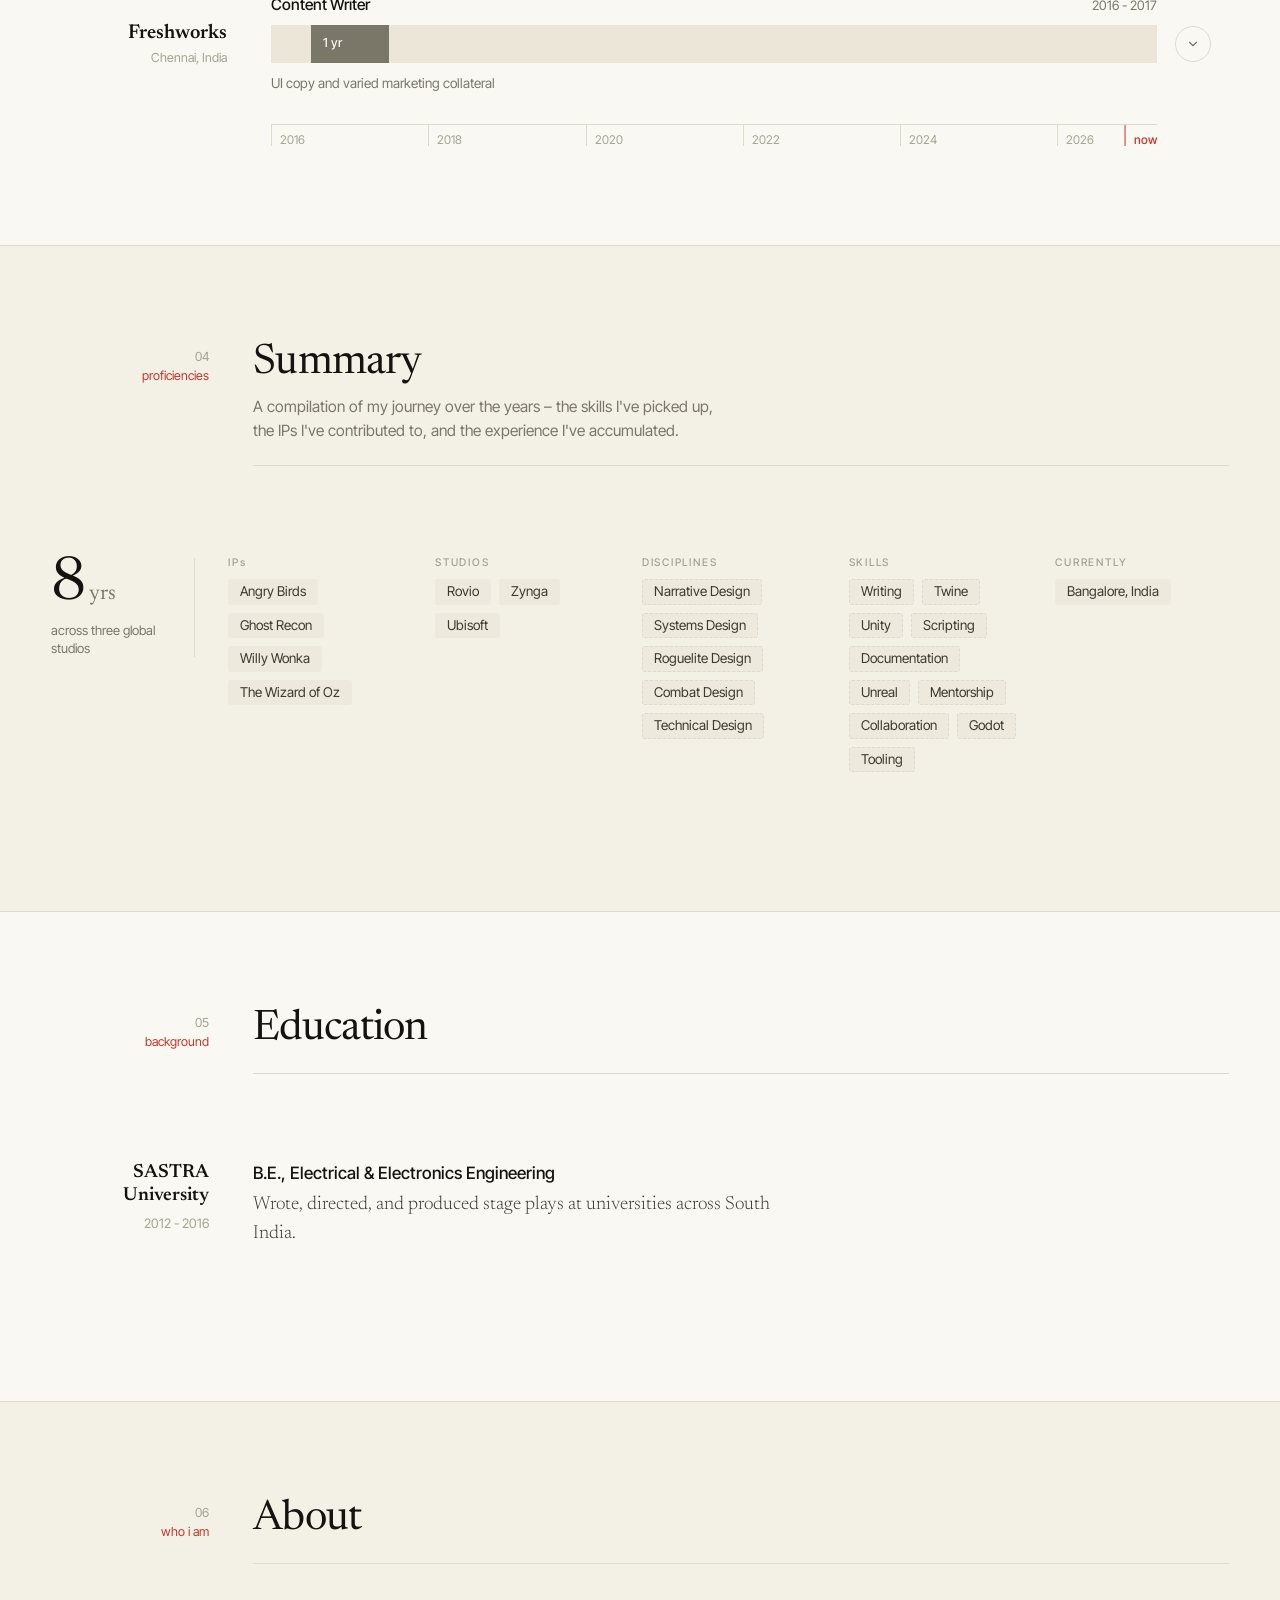
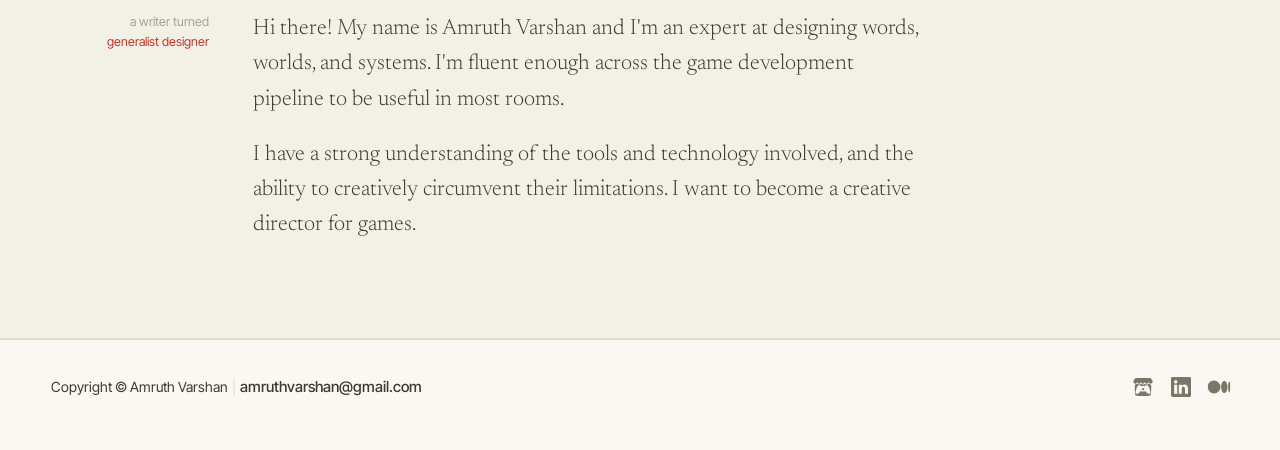
==== commit b49d37f1: "fixed printing on ios (hopefully)" ====
--- a/index.html
+++ b/index.html
@@ -4,7 +4,7 @@
 <meta charset="utf-8">
 <meta name="viewport" content="width=device-width,initial-scale=1">
 <title>Amruth Varshan</title>
-<meta name="description" content="Experienced Generalist Designer">
+<meta name="description" content="Game designer, narrative designer and writer. Eight years across five studios — Rovio, Zynga, Ubisoft.">
 <link rel="icon" type="image/svg+xml" href="/images/favicon.svg">
 <link rel="preconnect" href="https://fonts.googleapis.com">
 <link rel="preconnect" href="https://fonts.gstatic.com" crossorigin>
@@ -68,9 +68,19 @@
 #sheet .rule{height:2.4pt; background:var(--accent); margin:3.2mm 0 3mm}
 #sheet .pitch{font:300 12pt/1.4 "Newsreader",serif; font-style:italic; color:var(--ink-2); margin:0 0 5mm}
 
-/* --- body grid --- */
-#sheet .grid{display:flex; gap:9mm; align-items:flex-start}
-#sheet .main{flex:1 1 63%} #sheet .side{flex:0 0 33%}
+/* --- body grid ---
+   Floats, not flex. WebKit's print engine (which is what every browser on
+   iOS is required to use, "Chrome" included — Apple mandates it) does not
+   reliably paginate flex containers: content can get clipped mid-item or
+   duplicated across pages rather than flowing cleanly from one page to the
+   next. Floats predate flexbox by well over a decade and have always had
+   solid print-fragmentation support, which is exactly the property this
+   two-column layout actually needs once it's long enough to spill onto a
+   second page — a property flex doesn't reliably have here, even though
+   both render identically on screen for a layout this simple. */
+#sheet .grid::after{content:""; display:block; clear:both}
+#sheet .main{float:left; width:63%}
+#sheet .side{float:right; width:33%}
 #sheet section{padding:0}          /* override the site's section rhythm */
 #sheet h2{font:600 7.8pt/1 "Inter Tight"; letter-spacing:.13em; color:var(--ink);
   margin:0 0 2.4mm; padding-bottom:1.1mm; border-bottom:.7pt solid var(--accent)}
@@ -78,16 +88,22 @@
 
 /* Each role gets a small dot in the left margin with a hairline trailing
    down to the next one — the same tenure-marker language as the on-page
-   chart, quietened for print. The dot sits in its own column (.tl) so the
-   connecting line has a stable place to anchor regardless of how many
-   bullets a given role has. */
-#sheet .job{display:flex; gap:2.6mm; margin-bottom:3.4mm; break-inside:avoid; padding:0; border:0}
-#sheet .job .tl{flex:0 0 2mm; padding-top:1.31mm; position:relative}
+   chart, quietened for print. .tl needs to span the role's FULL height
+   (however many bullets it has) for that trailing line to actually reach
+   the next dot — flex's default align-items:stretch used to do this for
+   free, but a floated .tl only takes the height of its own content (just
+   the dot), which is exactly what made the line cut off partway down
+   after switching away from flex for pagination reasons. Absolute
+   positioning against .job's own position:relative replicates the same
+   full-height stretch without touching flex at all — this has always had
+   solid print support, same as the floats used elsewhere on this page. */
+#sheet .job{position:relative; margin-bottom:3.4mm; break-inside:avoid;
+  padding:0 0 0 4.6mm; border:0}
+#sheet .job .tl{position:absolute; top:0; left:0; bottom:0; width:2mm; padding-top:1.31mm}
 #sheet .job .tl i{display:block; width:2mm; height:2mm; border-radius:50%; background:var(--accent)}
 #sheet .job .tl::after{content:""; position:absolute; top:4.93mm; bottom:-3.4mm; left:.9mm;
   width:.5pt; background:var(--rule)}
 #sheet .job:last-child .tl::after{display:none}
-#sheet .job .jbody{flex:1; min-width:0}
 #sheet .job .r1{display:flex; justify-content:space-between; align-items:baseline; gap:4mm}
 #sheet .job .co{font:600 11.4pt/1.15 "Newsreader",serif; color:var(--ink)}
 #sheet .job .dt{font-size:8pt; color:var(--muted); white-space:nowrap}
@@ -100,16 +116,24 @@
 
 /* Disciplines and Tools: plain bordered chips, one per item. Replaces an
    earlier inline dot-separated line, which read as one run-on fragment
-   rather than a list of distinct things. */
-#sheet .chips{display:flex; flex-wrap:wrap; gap:1.6mm}
-#sheet .chip{font-size:7.6pt; padding:1.2mm 2.4mm; border:.6pt solid var(--rule);
-  border-radius:1mm; color:var(--ink-2)}
+   rather than a list of distinct things. inline-block rather than flex-
+   wrap — the browser wraps these onto new lines exactly the way it wraps
+   words in a paragraph, no flex container (and so no print-pagination
+   risk) required for what is fundamentally just a wrapping row of tags. */
+#sheet .chips{font-size:0}
+#sheet .chip{display:inline-block; font-size:7.6pt; padding:1.2mm 2.4mm; margin:0 1.6mm 1.6mm 0;
+  border:.6pt solid var(--rule); border-radius:1mm; color:var(--ink-2)}
 
 /* Projects, in the side column: a single stacked list (there's no room for
    the two-up grid the web page's carousel affords at this column width),
-   each entry marked with a left rule rather than a bullet. */
-#sheet .proj{display:flex; flex-direction:column; gap:3mm}
-#sheet .proj .p{break-inside:avoid; border-left:1.4pt solid var(--accent); padding-left:2.6mm}
+   each entry marked with a left rule rather than a bullet. Plain block
+   stacking — flex-direction:column with no wrapping was never doing
+   anything a block-level list doesn't already do on its own, so there
+   was nothing to lose by removing it and no reason to carry the same
+   print-pagination risk as everywhere else here. */
+#sheet .proj .p{break-inside:avoid; border-left:1.4pt solid var(--accent); padding-left:2.6mm;
+  margin-bottom:3mm}
+#sheet .proj .p:last-child{margin-bottom:0}
 #sheet .proj .pt{font:600 9.2pt/1.2 "Newsreader",serif; color:var(--ink)}
 #sheet .proj .pm{font-size:7.4pt; color:var(--muted); font-weight:500; margin:.3mm 0 1.2mm;
   text-transform:uppercase; letter-spacing:.03em}
@@ -562,6 +586,28 @@
      here is guarded rather than assuming either exists. */
   var TITLE = document.title;
   var printBtn = $('#print'), previewBtn = $('#preview');
+  /* WebKit (every browser on iOS, "Chrome" included — Apple requires it)
+     has a documented quirk where window.print() called from a script
+     running INSIDE an iframe can print the parent page's own chrome
+     alongside the iframe's content, rather than staying scoped to just
+     the iframe — which is exactly what showed up as admin.html's Editor/
+     Preview tabs and its validation text appearing in an exported PDF.
+     The reliable fix is having the PARENT explicitly call this iframe's
+     own contentWindow.print(), rather than the iframe printing itself —
+     so when embedded (admin.html's live preview is the only place this
+     happens), this asks the parent to do that instead of printing
+     directly. Standalone visitors are never embedded, so window.parent
+     is window there and nothing here changes for them. */
+  var embedded = window.parent && window.parent !== window;
+  function doPrint() {
+    document.title = d.name.first + ' ' + d.name.last + ' — CV';
+    if (embedded) {
+      window.parent.postMessage({ type: 'site-print-request' }, '*');
+    } else {
+      window.print();
+    }
+    setTimeout(function () { document.title = TITLE; }, 800);
+  }
   if (printBtn) printBtn.addEventListener('click', function () {
     /* Belt and suspenders alongside the @media screen scoping above:
        leaving preview mode before printing means there's nothing left
@@ -570,9 +616,7 @@
       document.body.classList.remove('preview');
       if (previewBtn) previewBtn.textContent = d.pdfButtons.preview.text;
     }
-    document.title = d.name.first + ' ' + d.name.last + ' — CV';
-    window.print();
-    setTimeout(function () { document.title = TITLE; }, 800);
+    doPrint();
   });
   if (previewBtn) previewBtn.addEventListener('click', function (e) {
     var on = document.body.classList.toggle('preview');
--- a/theme.css
+++ b/theme.css
@@ -554,7 +554,7 @@
    ============================================================ */
 footer{border-top:1px solid var(--rule); padding:36px 0 52px}
 footer .in{display:flex; flex-wrap:wrap; gap:16px 30px; align-items:center;
-  font:400 14px "Inter Tight",sans-serif; color:var(--muted)}
+  font:400 14px/1.6 "Inter Tight",sans-serif; color:var(--muted)}
 footer .copy{margin-right:auto; color:var(--ink-2)}
 footer .copy .sep{color:var(--rule); margin:0 1px}
 footer .em{font:500 15px "Inter Tight",sans-serif; color:var(--ink-2); position:relative}
